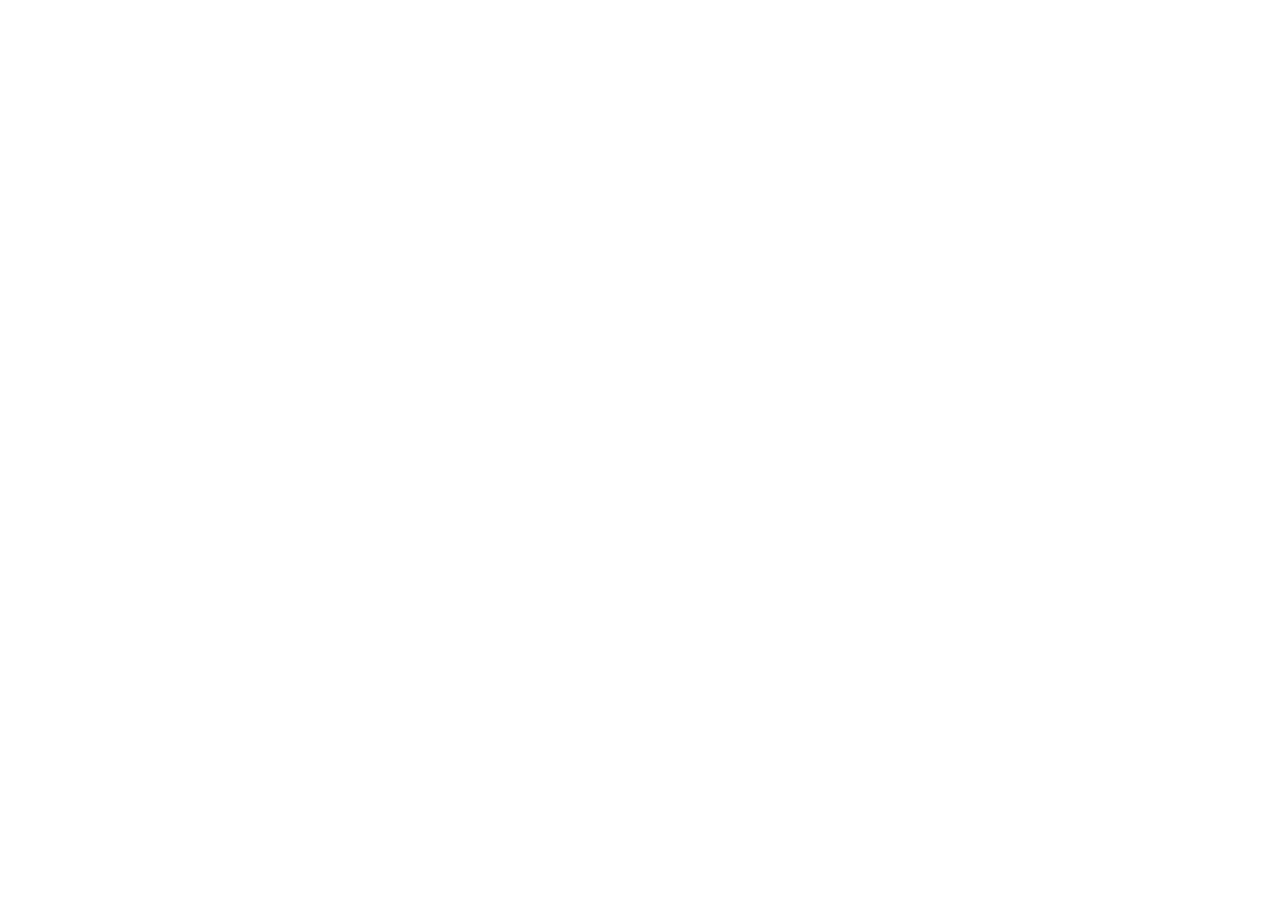
==== index.html @ 695ed9c3 "Add files via upload" ====
<!doctype html>
<html lang="es" class="scroll-smooth">
  <head>
    <meta charset="UTF-8" />
    <meta name="viewport" content="width=device-width, initial-scale=1.0" />
    
    <!-- Primary SEO Meta Tags -->
    <title>The Blue House | Auténtica Casa Estilo Americano para Rodajes y Sesiones Fotográficas en Madrid</title>
    <meta name="title" content="The Blue House | Auténtica Casa Estilo Americano para Rodajes y Sesiones Fotográficas en Madrid" />
    <meta name="description" content="Alquiler de auténtica casa de estilo americano con fachada de madera azul, porche blanco, piscina cristalina, pérgola chillout y gran patio para rodajes de cine, series, videoclips y spots publicitarios." />
    <meta name="keywords" content="Casa americana para rodajes, Casa azul rodajes, Casa para anuncios publicitarios, Espacio para videoclips, Alquiler de localizaciones audiovisuales, Casa para sesiones fotográficas, Film location Spain, American house shooting location Madrid, localización casa americana" />
    <meta name="author" content="The Blue House Film Locations" />
    <meta name="robots" content="index, follow" />
    <meta name="theme-color" content="#1E3A5F" />

    <link rel="canonical" href="https://thebluehousemadrid.com/" />

    <!-- Open Graph / Facebook / WhatsApp -->
    <meta property="og:type" content="website" />
    <meta property="og:url" content="https://thebluehousemadrid.com/" />
    <meta property="og:title" content="The Blue House | Auténtica Casa de Estilo Americano para Rodajes" />
    <meta property="og:description" content="Fachada de madera azul, porche blanco clásico, piscina turquesa y pérgola chillout. Una localización única en Madrid para cine, series y publicidad." />
    <meta property="og:image" content="./images/branding/the-blue-house-logo.jpg" />

    <!-- Favicon & Apple Touch Icon -->
    <link rel="icon" type="image/jpeg" href="./images/branding/the-blue-house-logo.jpg" />
    <link rel="apple-touch-icon" href="./images/branding/the-blue-house-logo.jpg" />

    <!-- Google Fonts: Playfair Display, Cinzel, Inter, Space Grotesk, JetBrains Mono -->
    <link rel="preconnect" href="https://fonts.googleapis.com">
    <link rel="preconnect" href="https://fonts.gstatic.com" crossorigin>
    <link href="https://fonts.googleapis.com/css2?family=Cinzel:wght@500;600;700;800&family=Inter:wght@300;400;500;600;700&family=JetBrains+Mono:wght@400;500;600;700&family=Playfair+Display:ital,wght@0,500;0,600;0,700;0,800;0,900;1,600&family=Space+Grotesk:wght@500;600;700&display=swap" rel="stylesheet">

    <!-- Structured Data JSON-LD (Schema.org) -->
    <script type="application/ld+json">
    {
      "@context": "https://schema.org",
      "@type": "LocalBusiness",
      "name": "The Blue House - American Style Film & Photo Location",
      "image": "/images/house/piscina-casa-americana.jpg",
      "description": "Localización audiovisual singular de estilo americano para rodajes de cine, series, videoclips y spots publicitarios en Madrid, España.",
      "address": {
        "@type": "PostalAddress",
        "addressRegion": "Madrid",
        "addressCountry": "ES"
      },
      "priceRange": "$$$"
    }
    </script>
    <script type="module" crossorigin src="./assets/index-CUIoQGzi.js"></script>
    <link rel="stylesheet" crossorigin href="./assets/index-Ccpc4zxI.css">
  </head>
  <body class="bg-slate-50 text-slate-800 antialiased selection:bg-blue-600 selection:text-white">
    <div id="root"></div>
  </body>
</html>
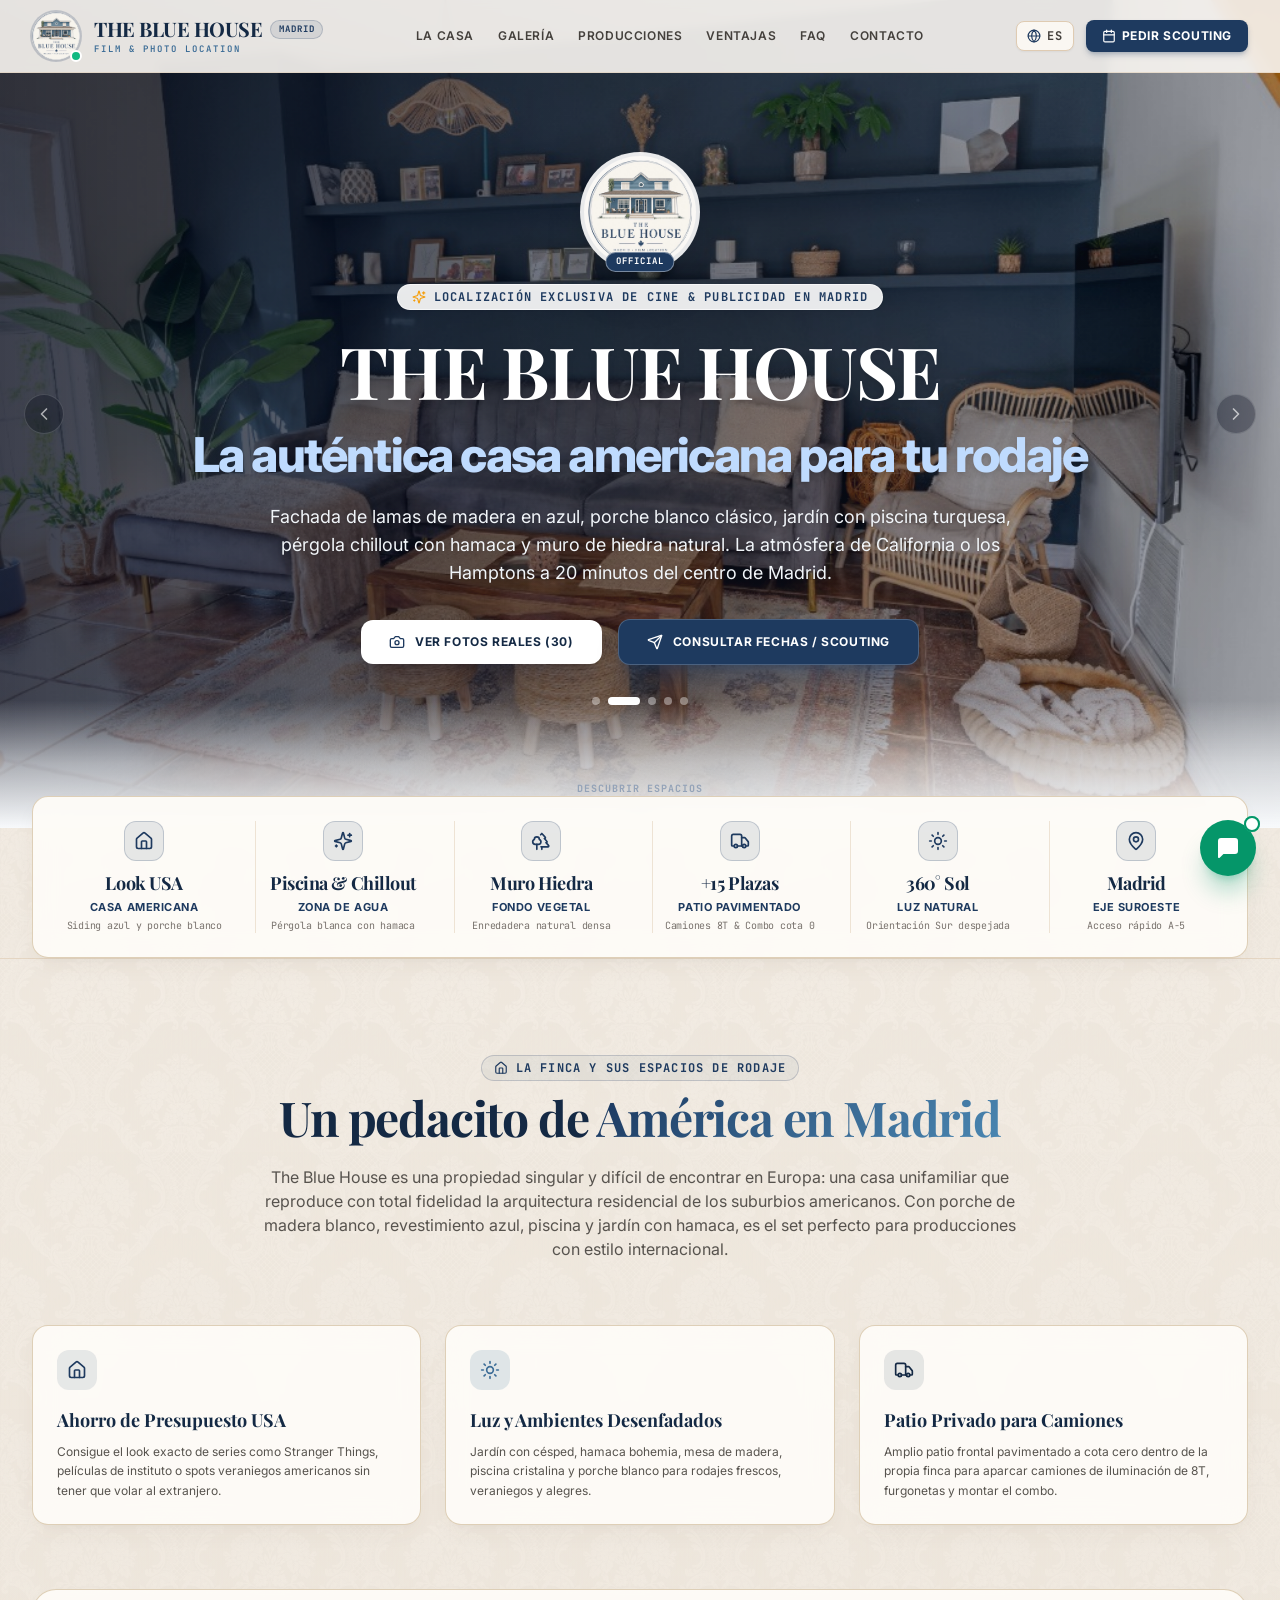
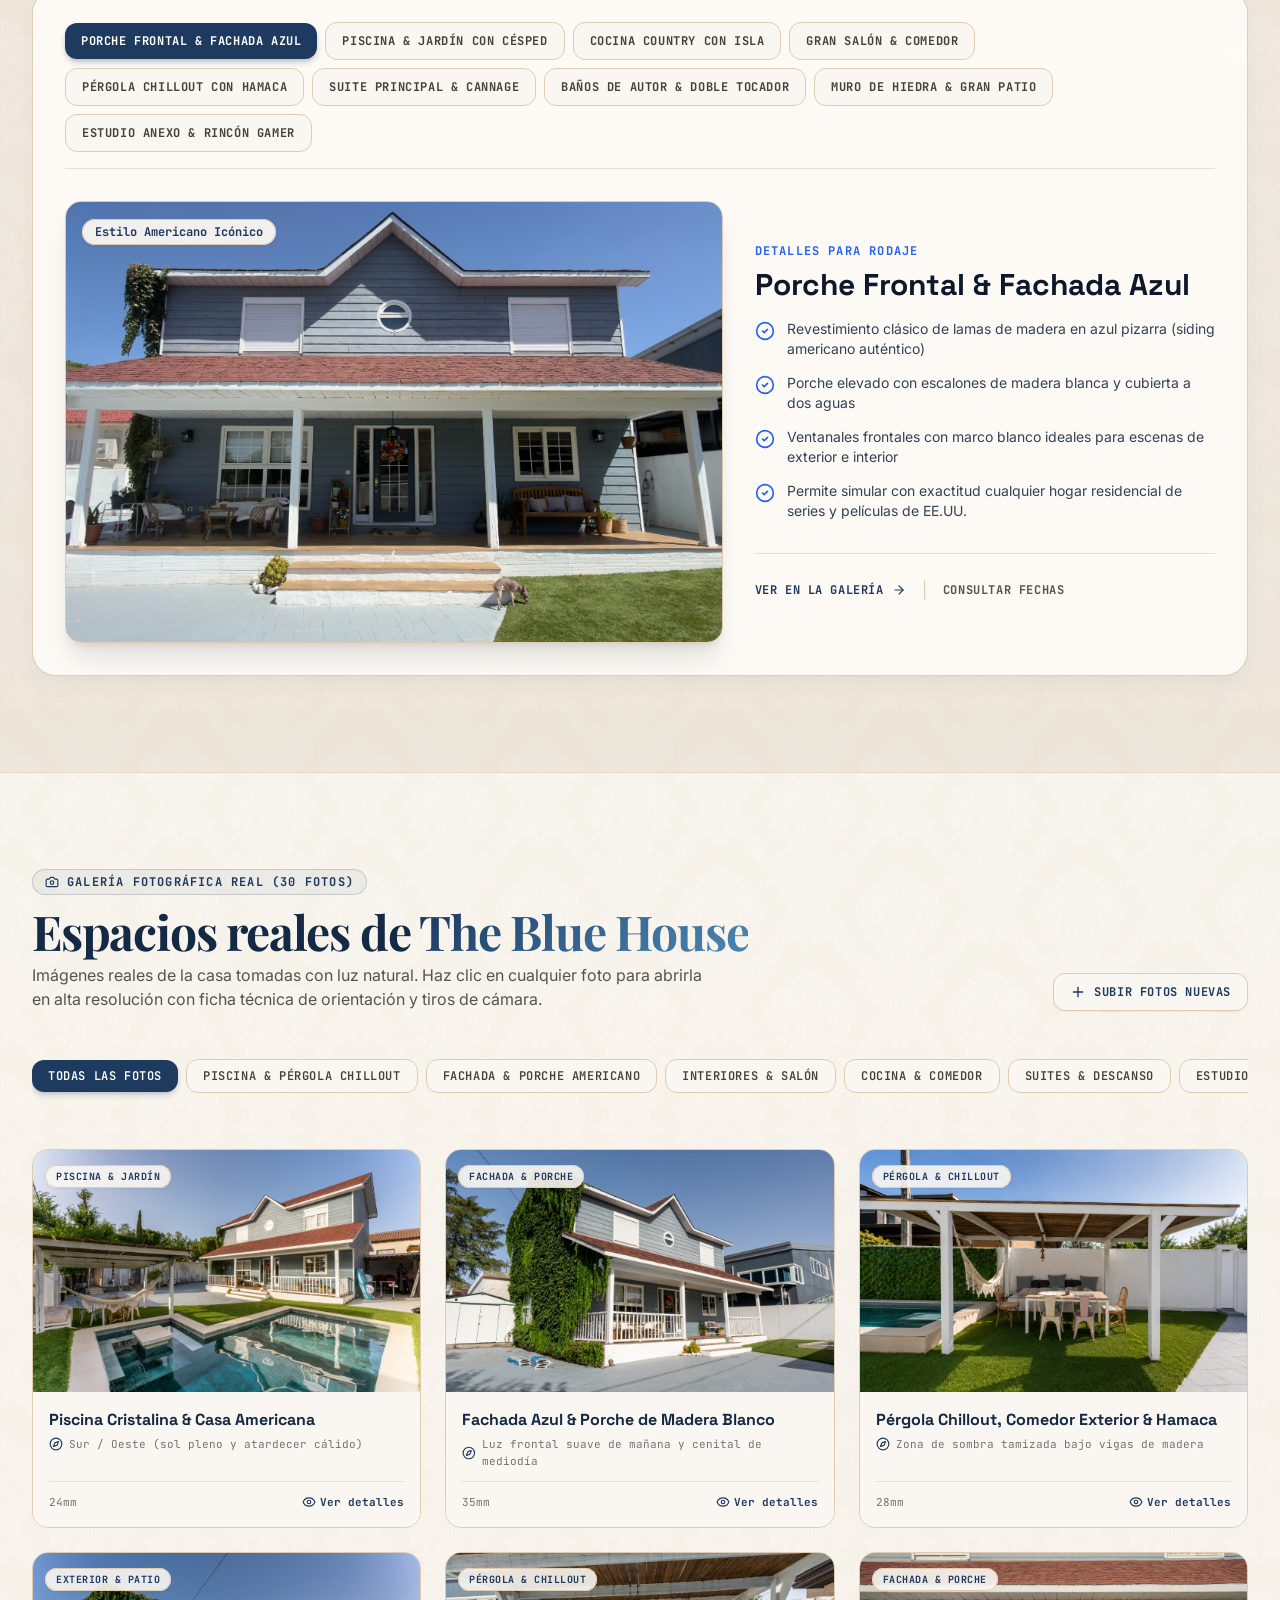
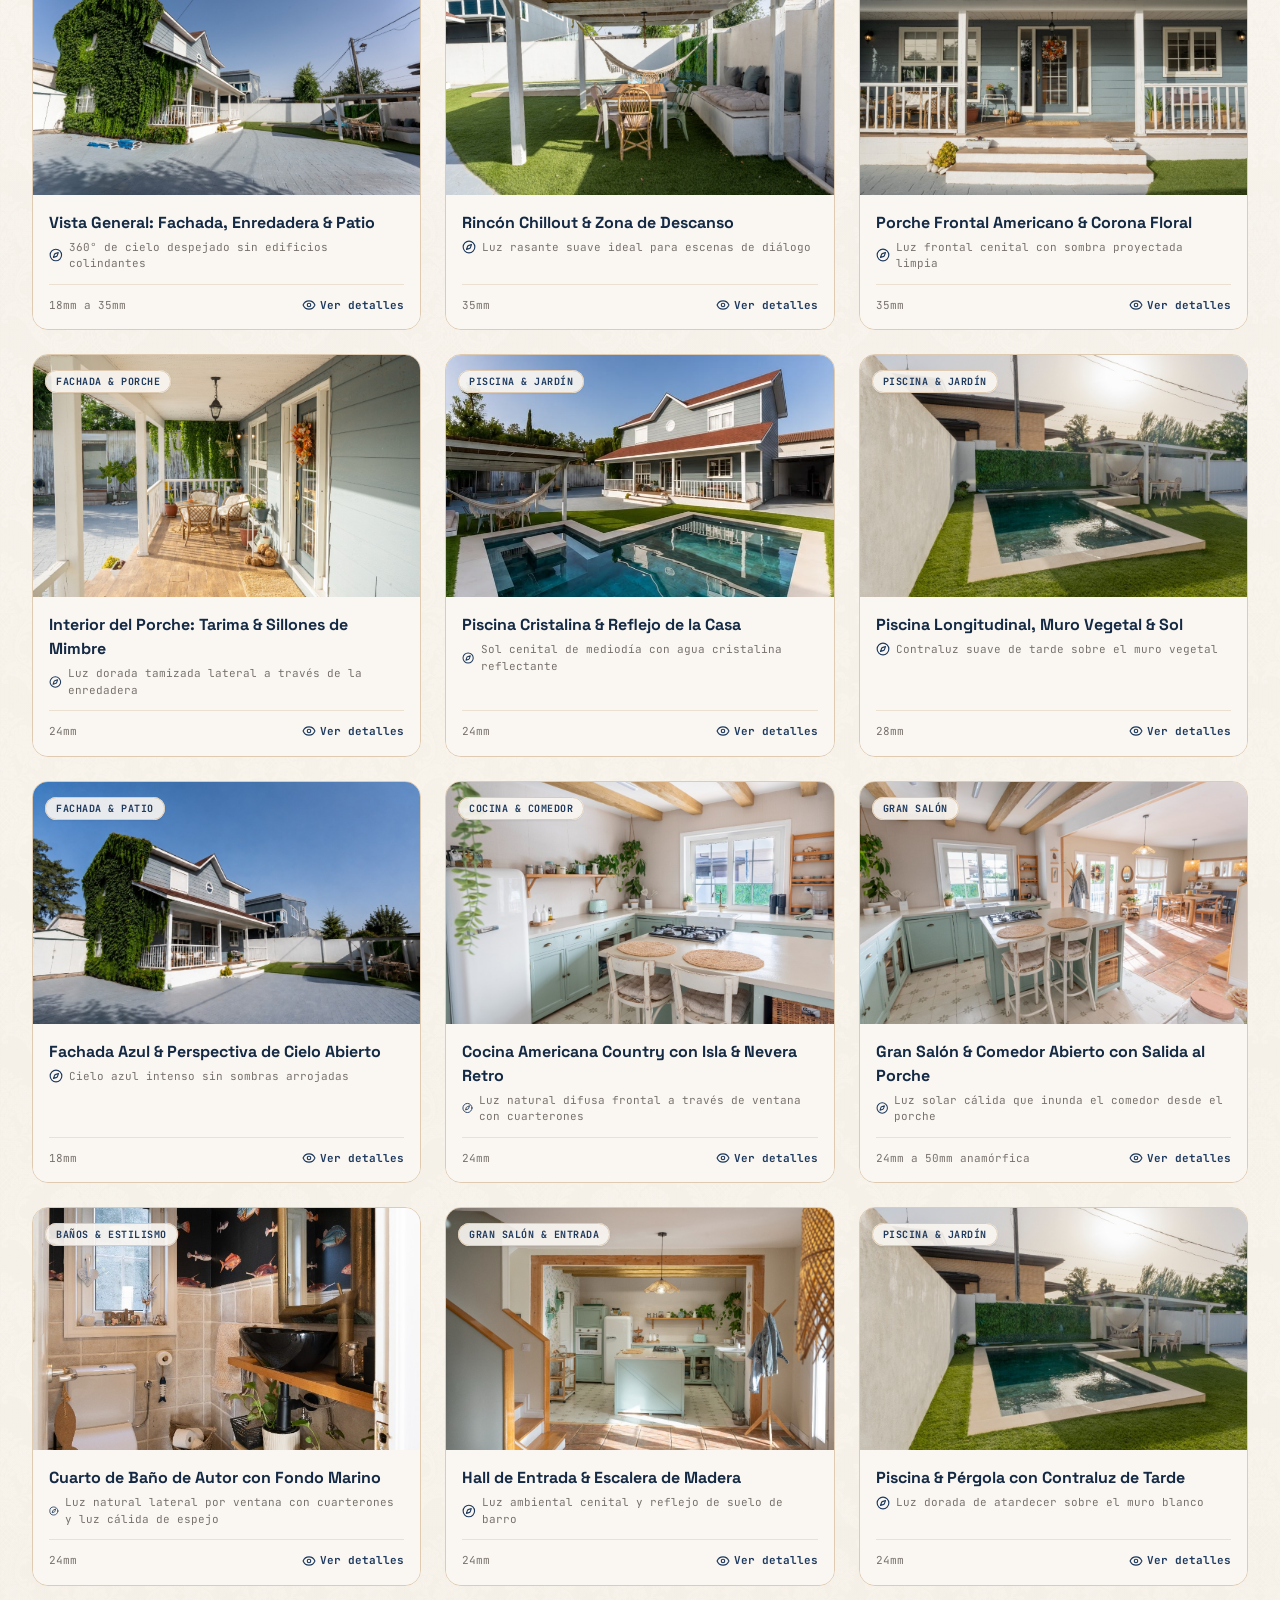
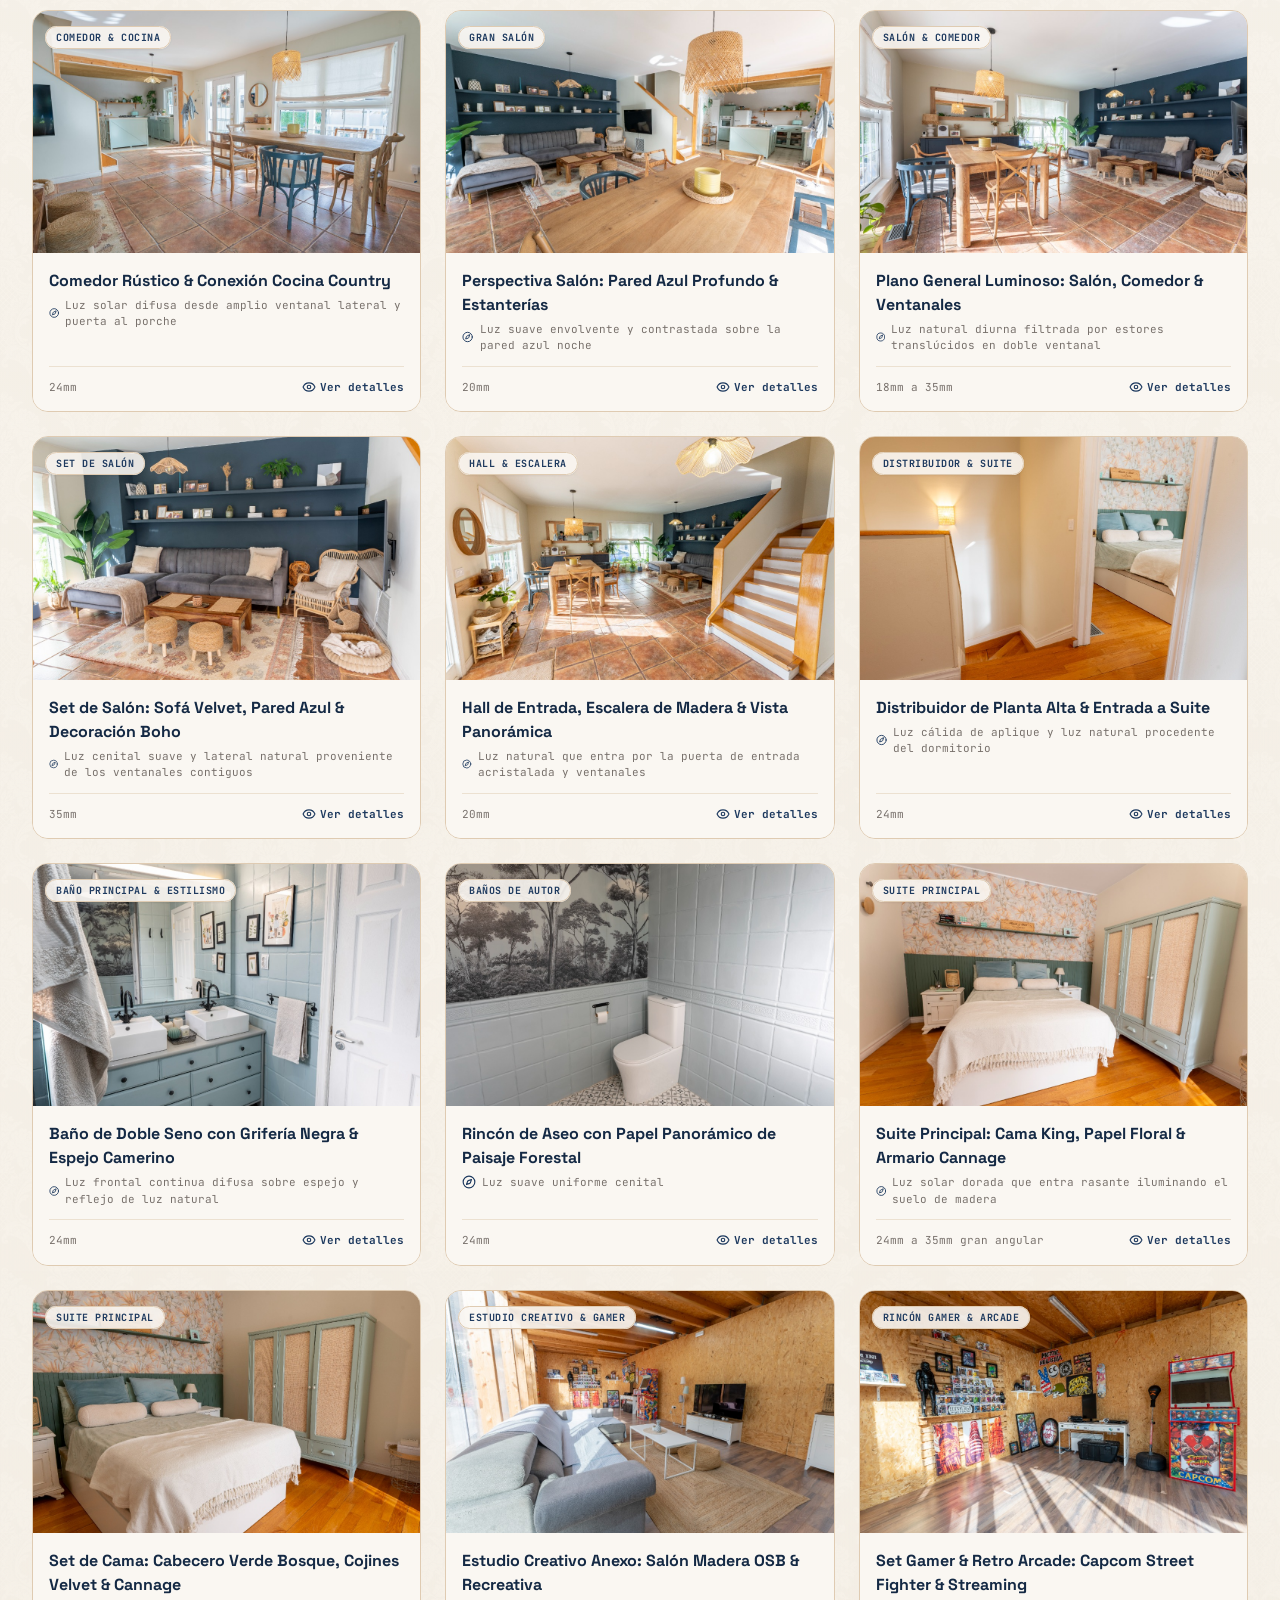
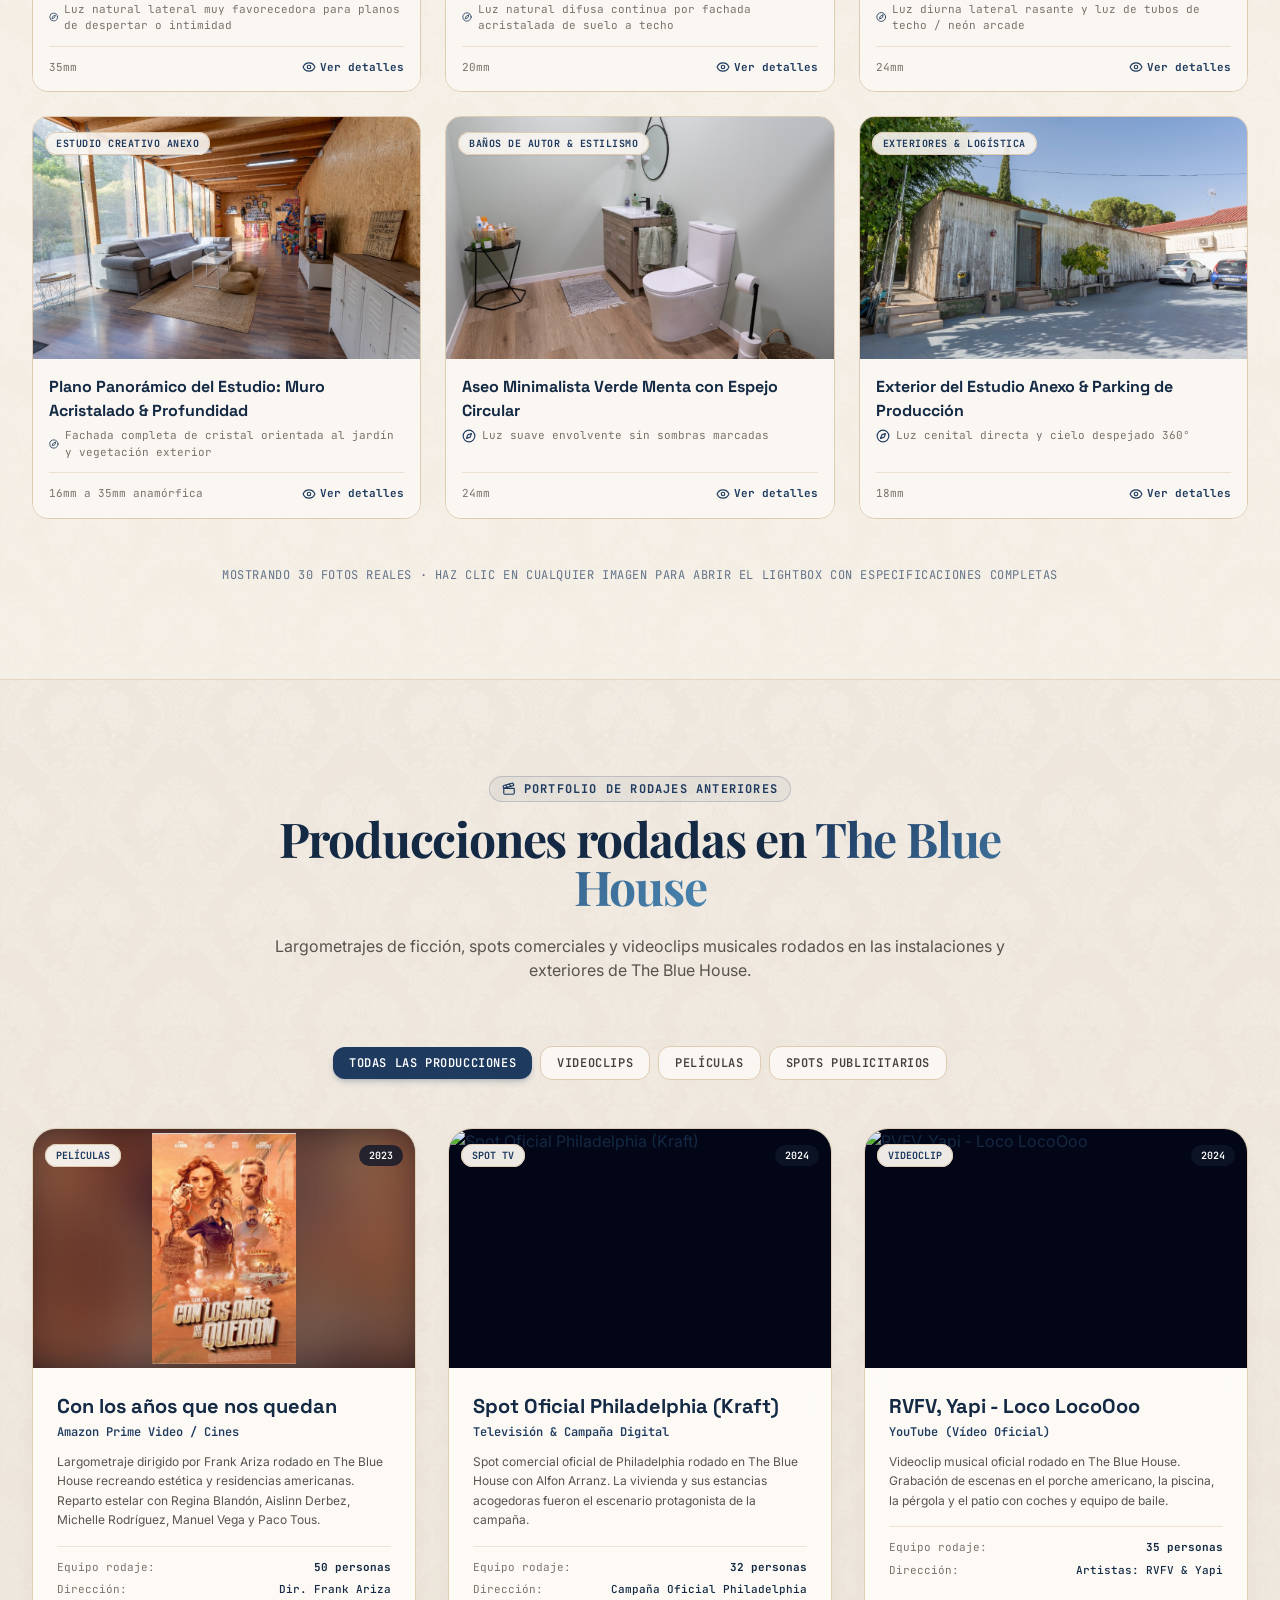
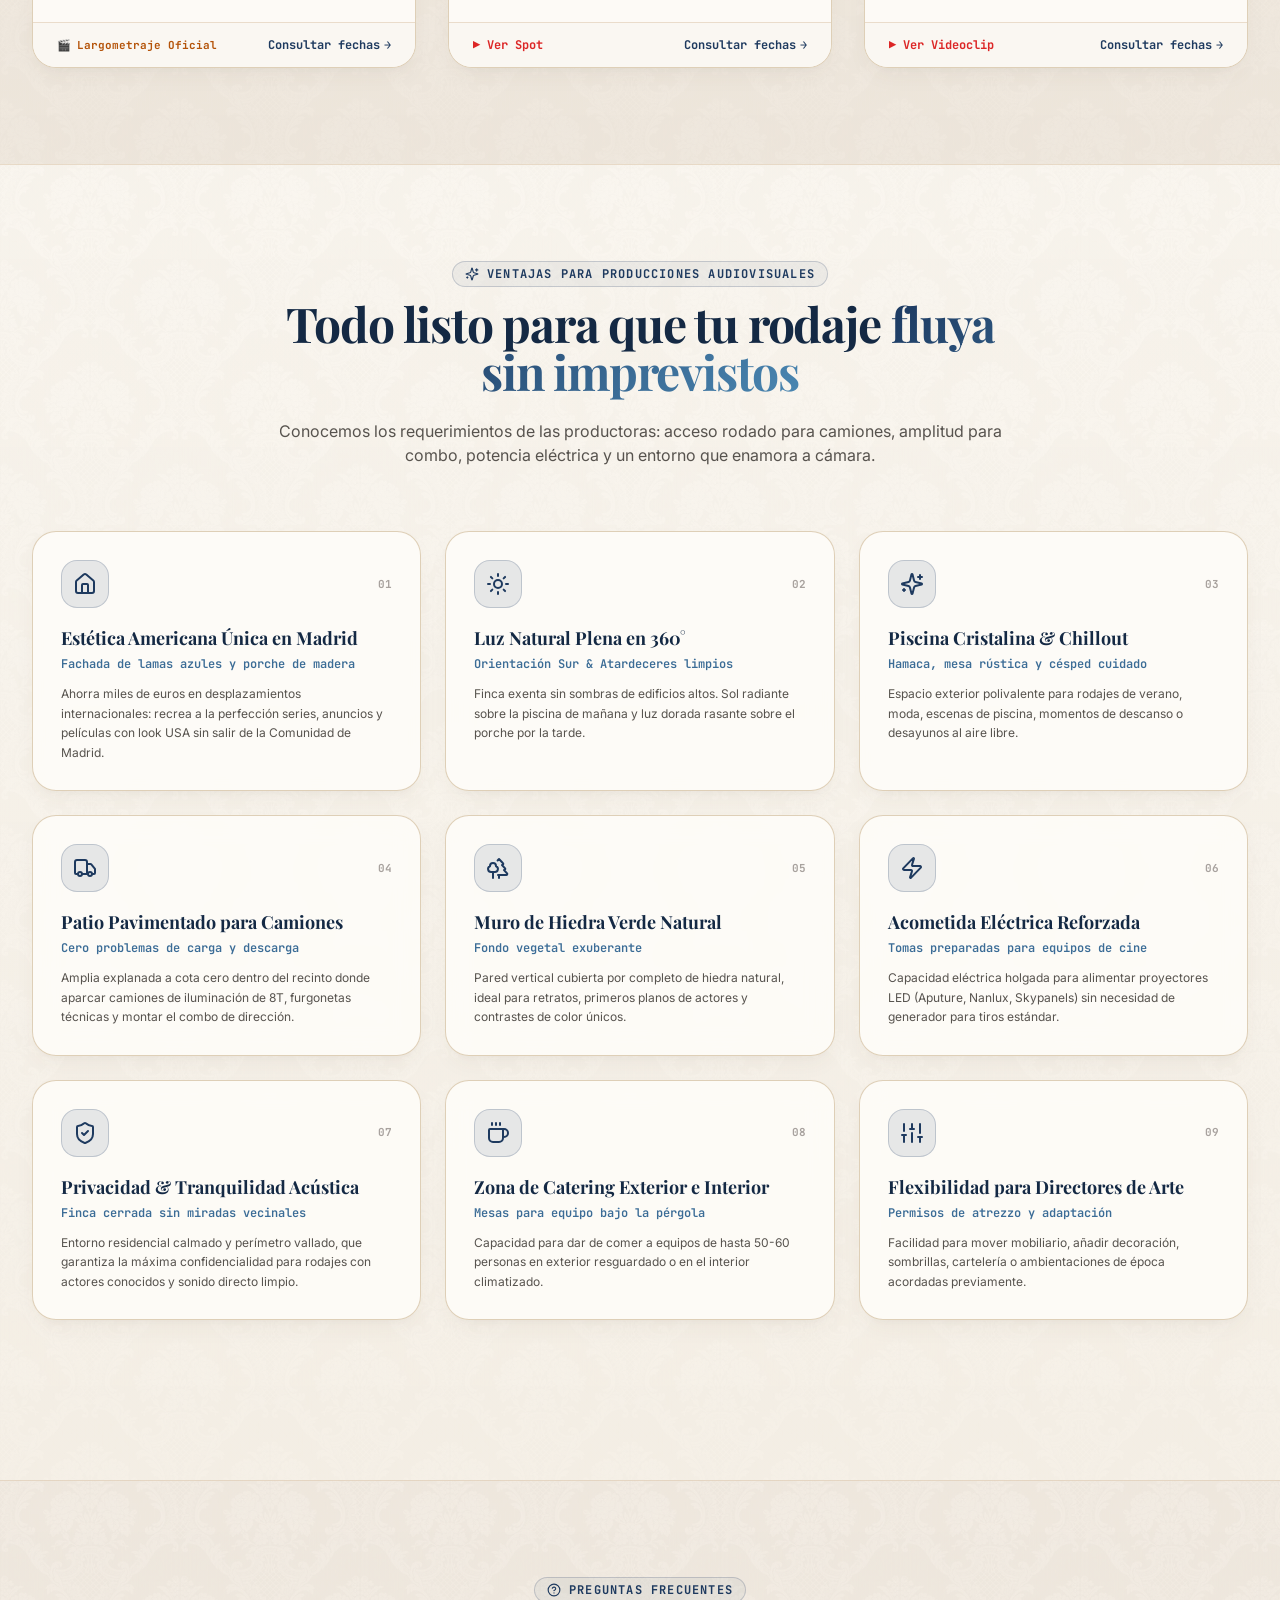
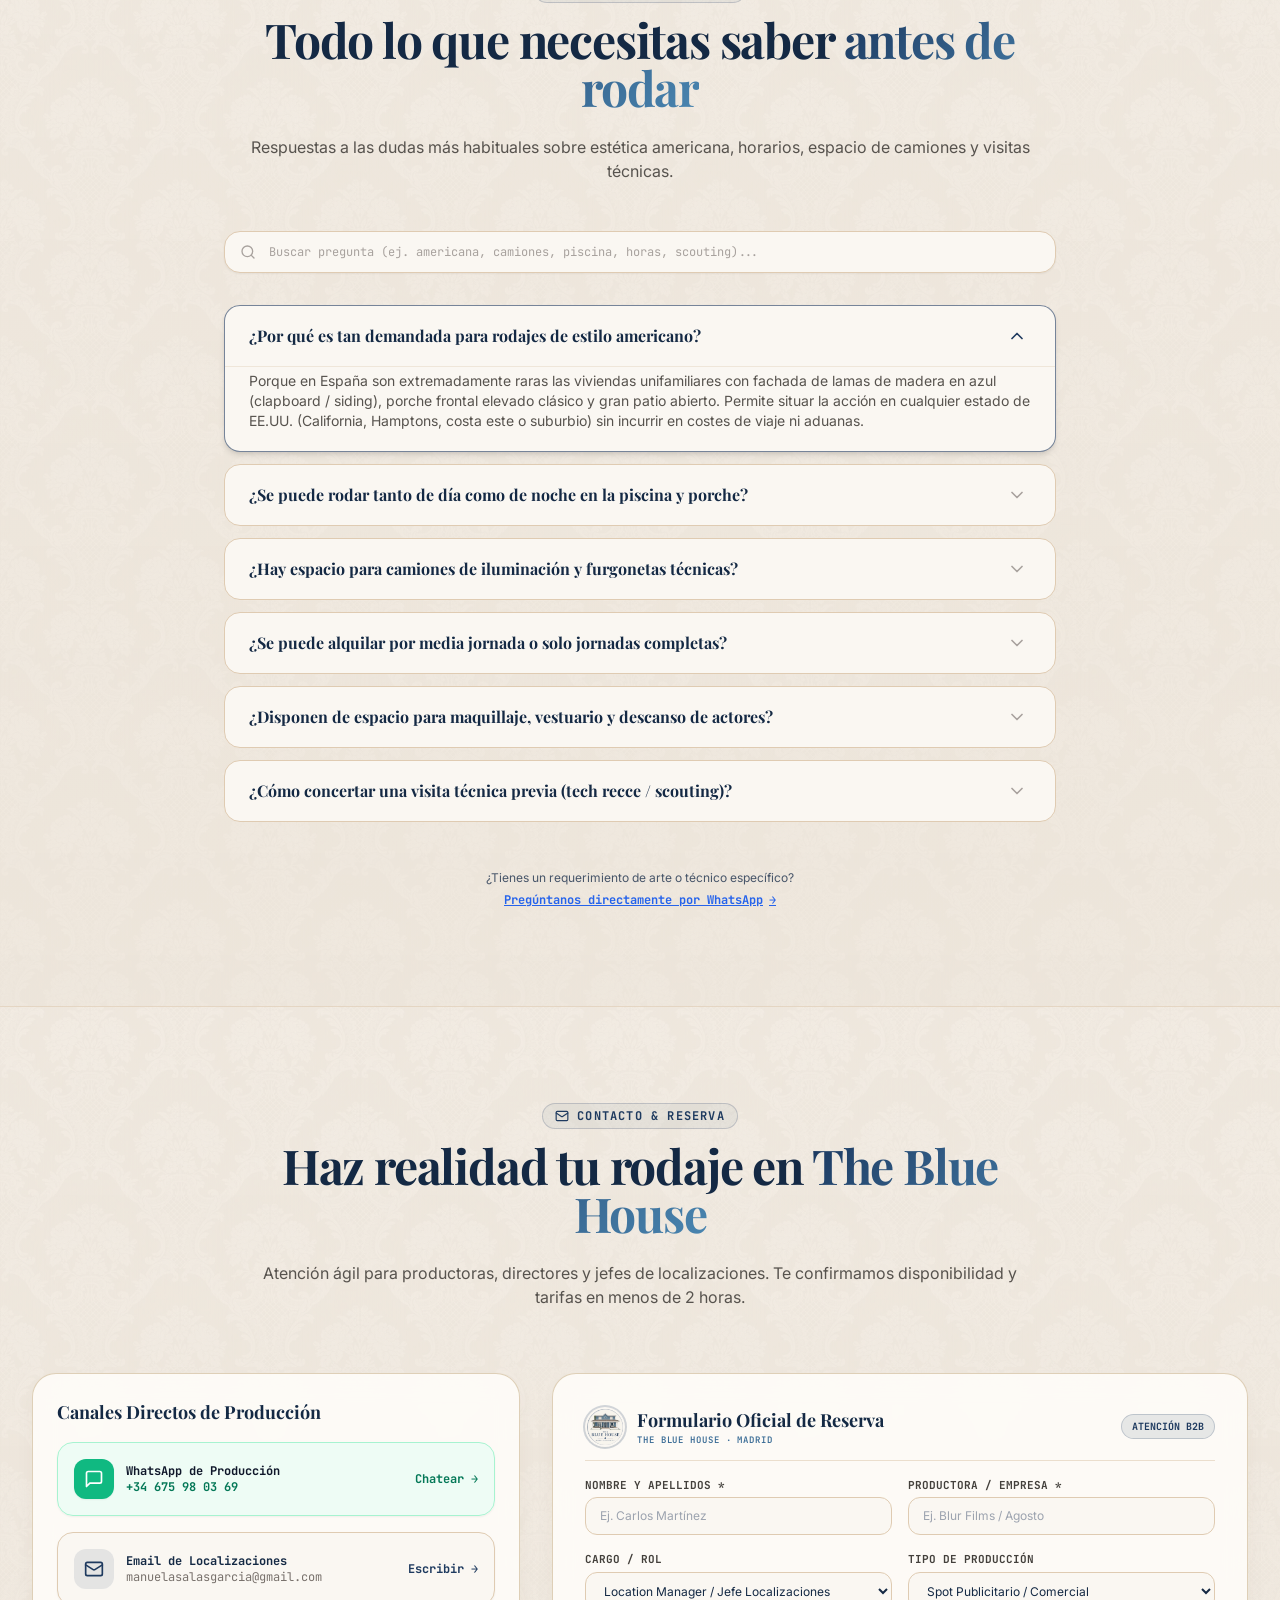
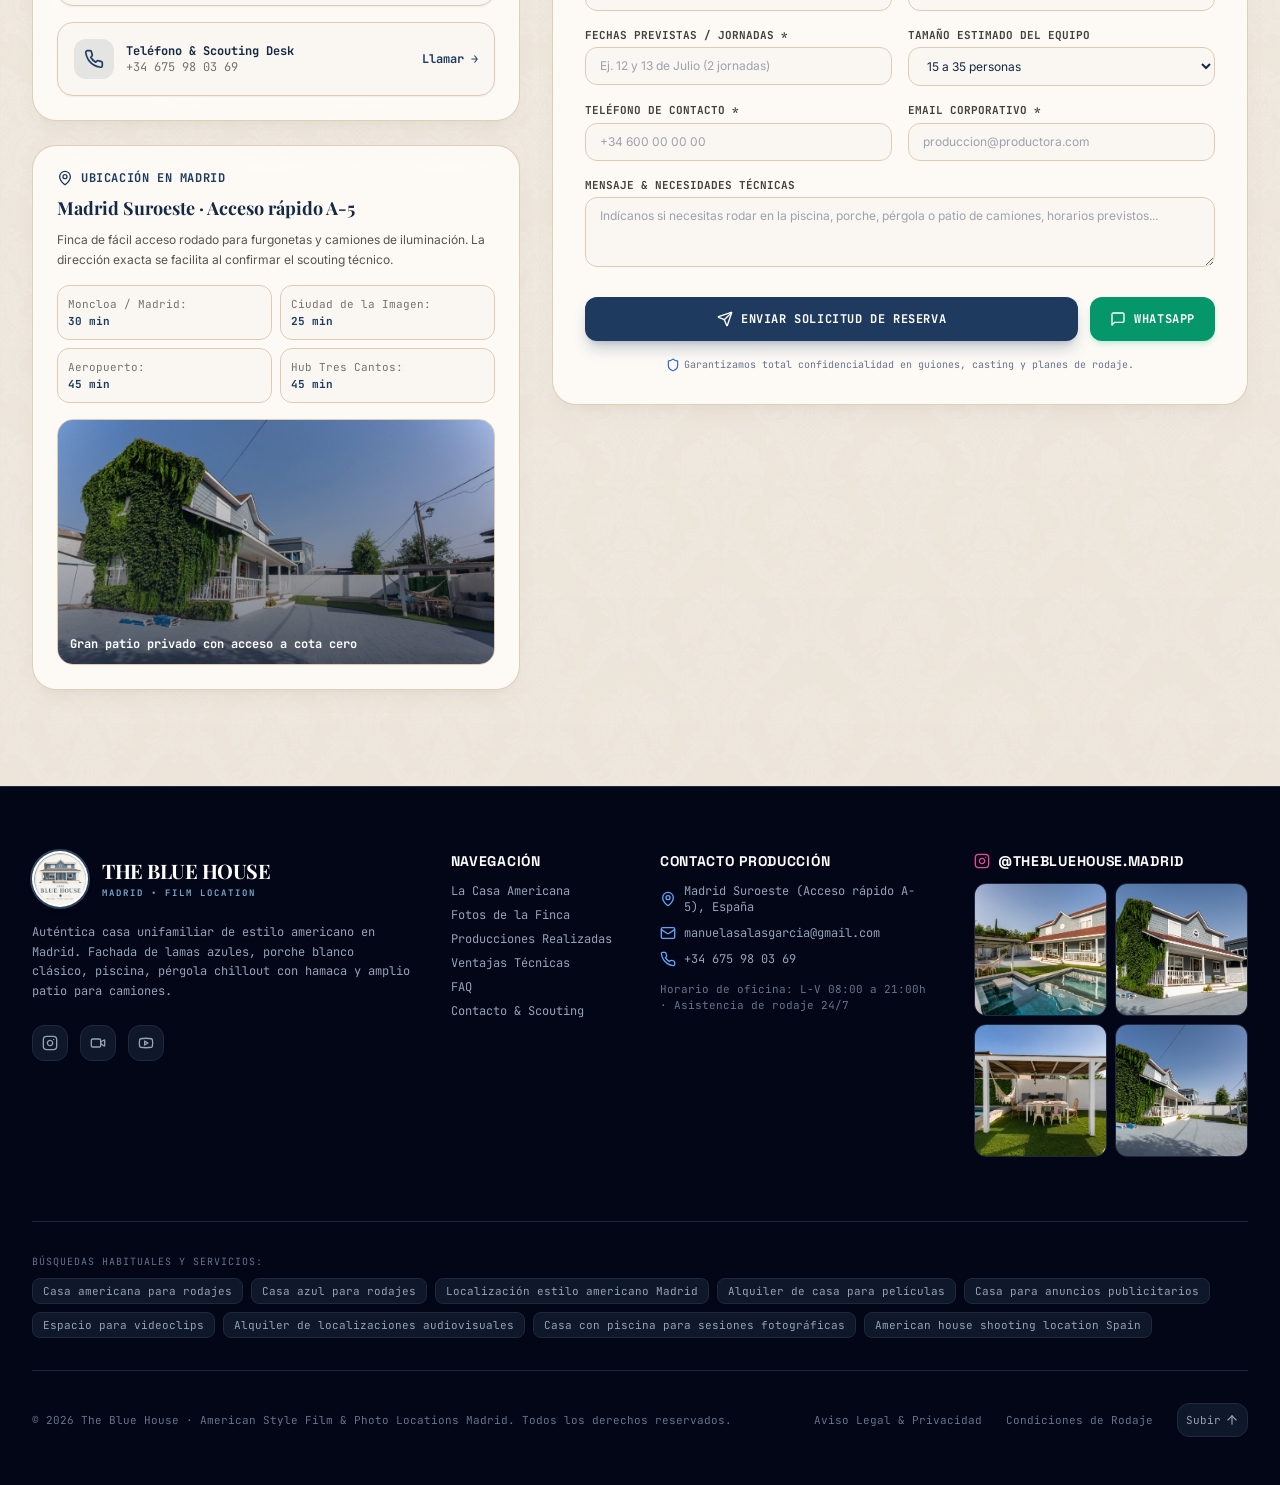
==== commit 2a16ecd7: "Optimización SEO - The Blue House Madrid" ====
--- a/index.html
+++ b/index.html
@@ -5,9 +5,9 @@
     <meta name="viewport" content="width=device-width, initial-scale=1.0" />
     
     <!-- Primary SEO Meta Tags -->
-    <title>The Blue House | Auténtica Casa Estilo Americano para Rodajes y Sesiones Fotográficas en Madrid</title>
-    <meta name="title" content="The Blue House | Auténtica Casa Estilo Americano para Rodajes y Sesiones Fotográficas en Madrid" />
-    <meta name="description" content="Alquiler de auténtica casa de estilo americano con fachada de madera azul, porche blanco, piscina cristalina, pérgola chillout y gran patio para rodajes de cine, series, videoclips y spots publicitarios." />
+    <title>Casa americana para rodajes en Madrid | The Blue House</title>
+    <meta name="title" content="Casa americana para rodajes en Madrid | The Blue House" />
+    <meta name="description" content="Alquila una casa de estilo americano en Madrid para rodajes, publicidad y fotografía. Fachada azul, porche blanco, piscina, jardín e interiores. Consulta disponibilidad." />
     <meta name="keywords" content="Casa americana para rodajes, Casa azul rodajes, Casa para anuncios publicitarios, Espacio para videoclips, Alquiler de localizaciones audiovisuales, Casa para sesiones fotográficas, Film location Spain, American house shooting location Madrid, localización casa americana" />
     <meta name="author" content="The Blue House Film Locations" />
     <meta name="robots" content="index, follow" />
@@ -20,7 +20,7 @@
     <meta property="og:url" content="https://thebluehousemadrid.com/" />
     <meta property="og:title" content="The Blue House | Auténtica Casa de Estilo Americano para Rodajes" />
     <meta property="og:description" content="Fachada de madera azul, porche blanco clásico, piscina turquesa y pérgola chillout. Una localización única en Madrid para cine, series y publicidad." />
-    <meta property="og:image" content="./images/branding/the-blue-house-logo.jpg" />
+    <meta property="og:image" content="https://thebluehousemadrid.com/images/branding/the-blue-house-logo.jpg" />
 
     <!-- Favicon & Apple Touch Icon -->
     <link rel="icon" type="image/jpeg" href="./images/branding/the-blue-house-logo.jpg" />
@@ -37,7 +37,8 @@
       "@context": "https://schema.org",
       "@type": "LocalBusiness",
       "name": "The Blue House - American Style Film & Photo Location",
-      "image": "/images/house/piscina-casa-americana.jpg",
+      "image": "https://thebluehousemadrid.com/images/house/piscina-casa-americana.jpg",
+      "url": "https://thebluehousemadrid.com/",
       "description": "Localización audiovisual singular de estilo americano para rodajes de cine, series, videoclips y spots publicitarios en Madrid, España.",
       "address": {
         "@type": "PostalAddress",
--- a/assets/index-Ccpc4zxI.css
+++ b/assets/index-Ccpc4zxI.css
@@ -0,0 +1 @@
+*,:before,:after{--tw-border-spacing-x: 0;--tw-border-spacing-y: 0;--tw-translate-x: 0;--tw-translate-y: 0;--tw-rotate: 0;--tw-skew-x: 0;--tw-skew-y: 0;--tw-scale-x: 1;--tw-scale-y: 1;--tw-pan-x: ;--tw-pan-y: ;--tw-pinch-zoom: ;--tw-scroll-snap-strictness: proximity;--tw-gradient-from-position: ;--tw-gradient-via-position: ;--tw-gradient-to-position: ;--tw-ordinal: ;--tw-slashed-zero: ;--tw-numeric-figure: ;--tw-numeric-spacing: ;--tw-numeric-fraction: ;--tw-ring-inset: ;--tw-ring-offset-width: 0px;--tw-ring-offset-color: #fff;--tw-ring-color: rgb(59 130 246 / .5);--tw-ring-offset-shadow: 0 0 #0000;--tw-ring-shadow: 0 0 #0000;--tw-shadow: 0 0 #0000;--tw-shadow-colored: 0 0 #0000;--tw-blur: ;--tw-brightness: ;--tw-contrast: ;--tw-grayscale: ;--tw-hue-rotate: ;--tw-invert: ;--tw-saturate: ;--tw-sepia: ;--tw-drop-shadow: ;--tw-backdrop-blur: ;--tw-backdrop-brightness: ;--tw-backdrop-contrast: ;--tw-backdrop-grayscale: ;--tw-backdrop-hue-rotate: ;--tw-backdrop-invert: ;--tw-backdrop-opacity: ;--tw-backdrop-saturate: ;--tw-backdrop-sepia: ;--tw-contain-size: ;--tw-contain-layout: ;--tw-contain-paint: ;--tw-contain-style: }::backdrop{--tw-border-spacing-x: 0;--tw-border-spacing-y: 0;--tw-translate-x: 0;--tw-translate-y: 0;--tw-rotate: 0;--tw-skew-x: 0;--tw-skew-y: 0;--tw-scale-x: 1;--tw-scale-y: 1;--tw-pan-x: ;--tw-pan-y: ;--tw-pinch-zoom: ;--tw-scroll-snap-strictness: proximity;--tw-gradient-from-position: ;--tw-gradient-via-position: ;--tw-gradient-to-position: ;--tw-ordinal: ;--tw-slashed-zero: ;--tw-numeric-figure: ;--tw-numeric-spacing: ;--tw-numeric-fraction: ;--tw-ring-inset: ;--tw-ring-offset-width: 0px;--tw-ring-offset-color: #fff;--tw-ring-color: rgb(59 130 246 / .5);--tw-ring-offset-shadow: 0 0 #0000;--tw-ring-shadow: 0 0 #0000;--tw-shadow: 0 0 #0000;--tw-shadow-colored: 0 0 #0000;--tw-blur: ;--tw-brightness: ;--tw-contrast: ;--tw-grayscale: ;--tw-hue-rotate: ;--tw-invert: ;--tw-saturate: ;--tw-sepia: ;--tw-drop-shadow: ;--tw-backdrop-blur: ;--tw-backdrop-brightness: ;--tw-backdrop-contrast: ;--tw-backdrop-grayscale: ;--tw-backdrop-hue-rotate: ;--tw-backdrop-invert: ;--tw-backdrop-opacity: ;--tw-backdrop-saturate: ;--tw-backdrop-sepia: ;--tw-contain-size: ;--tw-contain-layout: ;--tw-contain-paint: ;--tw-contain-style: }*,:before,:after{box-sizing:border-box;border-width:0;border-style:solid;border-color:#e5e7eb}:before,:after{--tw-content: ""}html,:host{line-height:1.5;-webkit-text-size-adjust:100%;-moz-tab-size:4;-o-tab-size:4;tab-size:4;font-family:Inter,system-ui,-apple-system,sans-serif;font-feature-settings:normal;font-variation-settings:normal;-webkit-tap-highlight-color:transparent}body{margin:0;line-height:inherit}hr{height:0;color:inherit;border-top-width:1px}abbr:where([title]){-webkit-text-decoration:underline dotted;text-decoration:underline dotted}h1,h2,h3,h4,h5,h6{font-size:inherit;font-weight:inherit}a{color:inherit;text-decoration:inherit}b,strong{font-weight:bolder}code,kbd,samp,pre{font-family:JetBrains Mono,monospace;font-feature-settings:normal;font-variation-settings:normal;font-size:1em}small{font-size:80%}sub,sup{font-size:75%;line-height:0;position:relative;vertical-align:baseline}sub{bottom:-.25em}sup{top:-.5em}table{text-indent:0;border-color:inherit;border-collapse:collapse}button,input,optgroup,select,textarea{font-family:inherit;font-feature-settings:inherit;font-variation-settings:inherit;font-size:100%;font-weight:inherit;line-height:inherit;letter-spacing:inherit;color:inherit;margin:0;padding:0}button,select{text-transform:none}button,input:where([type=button]),input:where([type=reset]),input:where([type=submit]){-webkit-appearance:button;background-color:transparent;background-image:none}:-moz-focusring{outline:auto}:-moz-ui-invalid{box-shadow:none}progress{vertical-align:baseline}::-webkit-inner-spin-button,::-webkit-outer-spin-button{height:auto}[type=search]{-webkit-appearance:textfield;outline-offset:-2px}::-webkit-search-decoration{-webkit-appearance:none}::-webkit-file-upload-button{-webkit-appearance:button;font:inherit}summary{display:list-item}blockquote,dl,dd,h1,h2,h3,h4,h5,h6,hr,figure,p,pre{margin:0}fieldset{margin:0;padding:0}legend{padding:0}ol,ul,menu{list-style:none;margin:0;padding:0}dialog{padding:0}textarea{resize:vertical}input::-moz-placeholder,textarea::-moz-placeholder{opacity:1;color:#9ca3af}input::placeholder,textarea::placeholder{opacity:1;color:#9ca3af}button,[role=button]{cursor:pointer}:disabled{cursor:default}img,svg,video,canvas,audio,iframe,embed,object{display:block;vertical-align:middle}img,video{max-width:100%;height:auto}[hidden]:where(:not([hidden=until-found])){display:none}html{scroll-behavior:smooth;font-family:Inter,sans-serif}body{background-color:#f4eee7;color:#142944;overflow-x:hidden}::-webkit-scrollbar{width:8px;height:8px}::-webkit-scrollbar-track{background:#ede3d5}::-webkit-scrollbar-thumb{background:#c4ae8f;border-radius:4px}::-webkit-scrollbar-thumb:hover{background:#1e3a5f}.pointer-events-none{pointer-events:none}.pointer-events-auto{pointer-events:auto}.fixed{position:fixed}.absolute{position:absolute}.relative{position:relative}.sticky{position:sticky}.inset-0{top:0;right:0;bottom:0;left:0}.-bottom-0\.5{bottom:-.125rem}.-bottom-1{bottom:-.25rem}.-right-0\.5{right:-.125rem}.-right-1{right:-.25rem}.-top-1{top:-.25rem}.bottom-0{bottom:0}.bottom-1{bottom:.25rem}.bottom-3{bottom:.75rem}.bottom-6{bottom:1.5rem}.left-0{left:0}.left-1\/2{left:50%}.left-3{left:.75rem}.left-4{left:1rem}.right-0{right:0}.right-1{right:.25rem}.right-3{right:.75rem}.right-4{right:1rem}.right-6{right:1.5rem}.top-0{top:0}.top-1\/2{top:50%}.top-28{top:7rem}.top-3{top:.75rem}.top-4{top:1rem}.z-0{z-index:0}.z-10{z-index:10}.z-20{z-index:20}.z-30{z-index:30}.z-40{z-index:40}.z-50{z-index:50}.mx-auto{margin-left:auto;margin-right:auto}.my-8{margin-top:2rem;margin-bottom:2rem}.-mt-8{margin-top:-2rem}.mb-1{margin-bottom:.25rem}.mb-1\.5{margin-bottom:.375rem}.mb-10{margin-bottom:2.5rem}.mb-12{margin-bottom:3rem}.mb-16{margin-bottom:4rem}.mb-2{margin-bottom:.5rem}.mb-3{margin-bottom:.75rem}.mb-4{margin-bottom:1rem}.mb-6{margin-bottom:1.5rem}.mb-8{margin-bottom:2rem}.ml-1{margin-left:.25rem}.ml-2{margin-left:.5rem}.mr-1{margin-right:.25rem}.mt-0\.5{margin-top:.125rem}.mt-1{margin-top:.25rem}.mt-1\.5{margin-top:.375rem}.mt-12{margin-top:3rem}.mt-2{margin-top:.5rem}.mt-3{margin-top:.75rem}.mt-5{margin-top:1.25rem}.mt-8{margin-top:2rem}.block{display:block}.inline-block{display:inline-block}.inline{display:inline}.flex{display:flex}.inline-flex{display:inline-flex}.table{display:table}.grid{display:grid}.hidden{display:none}.aspect-\[16\/10\]{aspect-ratio:16/10}.aspect-\[16\/9\]{aspect-ratio:16/9}.aspect-square{aspect-ratio:1 / 1}.aspect-video{aspect-ratio:16 / 9}.h-1\.5{height:.375rem}.h-10{height:2.5rem}.h-12{height:3rem}.h-14{height:3.5rem}.h-16{height:4rem}.h-2{height:.5rem}.h-20{height:5rem}.h-24{height:6rem}.h-28{height:7rem}.h-3{height:.75rem}.h-3\.5{height:.875rem}.h-32{height:8rem}.h-4{height:1rem}.h-5{height:1.25rem}.h-6{height:1.5rem}.h-8{height:2rem}.h-80{height:20rem}.h-9{height:2.25rem}.h-full{height:100%}.max-h-\[40vh\]{max-height:40vh}.max-h-\[55vh\]{max-height:55vh}.max-h-\[60vh\]{max-height:60vh}.max-h-\[90vh\]{max-height:90vh}.min-h-\[92vh\]{min-height:92vh}.min-h-screen{min-height:100vh}.w-1\.5{width:.375rem}.w-10{width:2.5rem}.w-12{width:3rem}.w-14{width:3.5rem}.w-16{width:4rem}.w-2{width:.5rem}.w-20{width:5rem}.w-24{width:6rem}.w-3{width:.75rem}.w-3\.5{width:.875rem}.w-4{width:1rem}.w-5{width:1.25rem}.w-6{width:1.5rem}.w-8{width:2rem}.w-80{width:20rem}.w-9{width:2.25rem}.w-auto{width:auto}.w-full{width:100%}.min-w-0{min-width:0px}.max-w-2xl{max-width:42rem}.max-w-3xl{max-width:48rem}.max-w-4xl{max-width:56rem}.max-w-5xl{max-width:64rem}.max-w-6xl{max-width:72rem}.max-w-7xl{max-width:80rem}.max-w-full{max-width:100%}.max-w-md{max-width:28rem}.max-w-sm{max-width:24rem}.max-w-xs{max-width:20rem}.flex-1{flex:1 1 0%}.shrink-0{flex-shrink:0}.-translate-x-1\/2{--tw-translate-x: -50%;transform:translate(var(--tw-translate-x),var(--tw-translate-y)) rotate(var(--tw-rotate)) skew(var(--tw-skew-x)) skewY(var(--tw-skew-y)) scaleX(var(--tw-scale-x)) scaleY(var(--tw-scale-y))}.-translate-y-1\/2{--tw-translate-y: -50%;transform:translate(var(--tw-translate-x),var(--tw-translate-y)) rotate(var(--tw-rotate)) skew(var(--tw-skew-x)) skewY(var(--tw-skew-y)) scaleX(var(--tw-scale-x)) scaleY(var(--tw-scale-y))}.rotate-180{--tw-rotate: 180deg;transform:translate(var(--tw-translate-x),var(--tw-translate-y)) rotate(var(--tw-rotate)) skew(var(--tw-skew-x)) skewY(var(--tw-skew-y)) scaleX(var(--tw-scale-x)) scaleY(var(--tw-scale-y))}.scale-110{--tw-scale-x: 1.1;--tw-scale-y: 1.1;transform:translate(var(--tw-translate-x),var(--tw-translate-y)) rotate(var(--tw-rotate)) skew(var(--tw-skew-x)) skewY(var(--tw-skew-y)) scaleX(var(--tw-scale-x)) scaleY(var(--tw-scale-y))}.transform{transform:translate(var(--tw-translate-x),var(--tw-translate-y)) rotate(var(--tw-rotate)) skew(var(--tw-skew-x)) skewY(var(--tw-skew-y)) scaleX(var(--tw-scale-x)) scaleY(var(--tw-scale-y))}@keyframes bounce{0%,to{transform:translateY(-25%);animation-timing-function:cubic-bezier(.8,0,1,1)}50%{transform:none;animation-timing-function:cubic-bezier(0,0,.2,1)}}.animate-bounce{animation:bounce 1s infinite}@keyframes fadeIn{0%{opacity:0;transform:translateY(10px)}to{opacity:1;transform:translateY(0)}}.animate-fade-in{animation:fadeIn .6s ease-out forwards}@keyframes ping{75%,to{transform:scale(2);opacity:0}}.animate-ping{animation:ping 1s cubic-bezier(0,0,.2,1) infinite}@keyframes pulse{50%{opacity:.5}}.animate-pulse{animation:pulse 2s cubic-bezier(.4,0,.6,1) infinite}.cursor-default{cursor:default}.cursor-pointer{cursor:pointer}.grid-cols-1{grid-template-columns:repeat(1,minmax(0,1fr))}.grid-cols-2{grid-template-columns:repeat(2,minmax(0,1fr))}.flex-col{flex-direction:column}.flex-wrap{flex-wrap:wrap}.items-start{align-items:flex-start}.items-end{align-items:flex-end}.items-center{align-items:center}.justify-center{justify-content:center}.justify-between{justify-content:space-between}.gap-1{gap:.25rem}.gap-1\.5{gap:.375rem}.gap-10{gap:2.5rem}.gap-2{gap:.5rem}.gap-2\.5{gap:.625rem}.gap-3{gap:.75rem}.gap-3\.5{gap:.875rem}.gap-4{gap:1rem}.gap-6{gap:1.5rem}.gap-8{gap:2rem}.space-y-1\.5>:not([hidden])~:not([hidden]){--tw-space-y-reverse: 0;margin-top:calc(.375rem * calc(1 - var(--tw-space-y-reverse)));margin-bottom:calc(.375rem * var(--tw-space-y-reverse))}.space-y-2>:not([hidden])~:not([hidden]){--tw-space-y-reverse: 0;margin-top:calc(.5rem * calc(1 - var(--tw-space-y-reverse)));margin-bottom:calc(.5rem * var(--tw-space-y-reverse))}.space-y-2\.5>:not([hidden])~:not([hidden]){--tw-space-y-reverse: 0;margin-top:calc(.625rem * calc(1 - var(--tw-space-y-reverse)));margin-bottom:calc(.625rem * var(--tw-space-y-reverse))}.space-y-3>:not([hidden])~:not([hidden]){--tw-space-y-reverse: 0;margin-top:calc(.75rem * calc(1 - var(--tw-space-y-reverse)));margin-bottom:calc(.75rem * var(--tw-space-y-reverse))}.space-y-3\.5>:not([hidden])~:not([hidden]){--tw-space-y-reverse: 0;margin-top:calc(.875rem * calc(1 - var(--tw-space-y-reverse)));margin-bottom:calc(.875rem * var(--tw-space-y-reverse))}.space-y-4>:not([hidden])~:not([hidden]){--tw-space-y-reverse: 0;margin-top:calc(1rem * calc(1 - var(--tw-space-y-reverse)));margin-bottom:calc(1rem * var(--tw-space-y-reverse))}.space-y-6>:not([hidden])~:not([hidden]){--tw-space-y-reverse: 0;margin-top:calc(1.5rem * calc(1 - var(--tw-space-y-reverse)));margin-bottom:calc(1.5rem * var(--tw-space-y-reverse))}.space-y-8>:not([hidden])~:not([hidden]){--tw-space-y-reverse: 0;margin-top:calc(2rem * calc(1 - var(--tw-space-y-reverse)));margin-bottom:calc(2rem * var(--tw-space-y-reverse))}.divide-y>:not([hidden])~:not([hidden]){--tw-divide-y-reverse: 0;border-top-width:calc(1px * calc(1 - var(--tw-divide-y-reverse)));border-bottom-width:calc(1px * var(--tw-divide-y-reverse))}.divide-\[\#DFCBB2\]\/50>:not([hidden])~:not([hidden]){border-color:#dfcbb280}.overflow-hidden{overflow:hidden}.overflow-x-auto{overflow-x:auto}.overflow-y-auto{overflow-y:auto}.scroll-smooth{scroll-behavior:smooth}.truncate{overflow:hidden;text-overflow:ellipsis;white-space:nowrap}.whitespace-nowrap{white-space:nowrap}.rounded{border-radius:.25rem}.rounded-2xl{border-radius:1rem}.rounded-3xl{border-radius:1.5rem}.rounded-full{border-radius:9999px}.rounded-lg{border-radius:.5rem}.rounded-xl{border-radius:.75rem}.border{border-width:1px}.border-0{border-width:0px}.border-2{border-width:2px}.border-b{border-bottom-width:1px}.border-b-2{border-bottom-width:2px}.border-t{border-top-width:1px}.border-\[\#1E3A5F\]{--tw-border-opacity: 1;border-color:rgb(30 58 95 / var(--tw-border-opacity, 1))}.border-\[\#1E3A5F\]\/20{border-color:#1e3a5f33}.border-\[\#1E3A5F\]\/60{border-color:#1e3a5f99}.border-\[\#DFCBB2\]{--tw-border-opacity: 1;border-color:rgb(223 203 178 / var(--tw-border-opacity, 1))}.border-\[\#DFCBB2\]\/40{border-color:#dfcbb266}.border-\[\#DFCBB2\]\/50{border-color:#dfcbb280}.border-\[\#DFCBB2\]\/60{border-color:#dfcbb299}.border-\[\#DFCBB2\]\/80{border-color:#dfcbb2cc}.border-blue-100{--tw-border-opacity: 1;border-color:rgb(219 234 254 / var(--tw-border-opacity, 1))}.border-blue-200{--tw-border-opacity: 1;border-color:rgb(191 219 254 / var(--tw-border-opacity, 1))}.border-blue-600{--tw-border-opacity: 1;border-color:rgb(37 99 235 / var(--tw-border-opacity, 1))}.border-emerald-200{--tw-border-opacity: 1;border-color:rgb(167 243 208 / var(--tw-border-opacity, 1))}.border-emerald-600{--tw-border-opacity: 1;border-color:rgb(5 150 105 / var(--tw-border-opacity, 1))}.border-slate-100{--tw-border-opacity: 1;border-color:rgb(241 245 249 / var(--tw-border-opacity, 1))}.border-slate-200{--tw-border-opacity: 1;border-color:rgb(226 232 240 / var(--tw-border-opacity, 1))}.border-slate-800{--tw-border-opacity: 1;border-color:rgb(30 41 59 / var(--tw-border-opacity, 1))}.border-stone-200{--tw-border-opacity: 1;border-color:rgb(231 229 228 / var(--tw-border-opacity, 1))}.border-transparent{border-color:transparent}.border-white{--tw-border-opacity: 1;border-color:rgb(255 255 255 / var(--tw-border-opacity, 1))}.border-white\/10{border-color:#ffffff1a}.border-white\/20{border-color:#fff3}.border-white\/40{border-color:#fff6}.border-white\/60{border-color:#fff9}.bg-\[\#142944\]\/10{background-color:#1429441a}.bg-\[\#1E3A5F\]{--tw-bg-opacity: 1;background-color:rgb(30 58 95 / var(--tw-bg-opacity, 1))}.bg-\[\#1E3A5F\]\/10{background-color:#1e3a5f1a}.bg-\[\#1E3A5F\]\/5{background-color:#1e3a5f0d}.bg-\[\#3B6C96\]\/15{background-color:#3b6c9626}.bg-\[\#F4EEE7\]{--tw-bg-opacity: 1;background-color:rgb(244 238 231 / var(--tw-bg-opacity, 1))}.bg-\[\#FAF7F2\]{--tw-bg-opacity: 1;background-color:rgb(250 247 242 / var(--tw-bg-opacity, 1))}.bg-\[\#FAF7F2\]\/90{background-color:#faf7f2e6}.bg-\[\#FAF7F2\]\/95{background-color:#faf7f2f2}.bg-\[\#FAF8F5\]{--tw-bg-opacity: 1;background-color:rgb(250 248 245 / var(--tw-bg-opacity, 1))}.bg-black{--tw-bg-opacity: 1;background-color:rgb(0 0 0 / var(--tw-bg-opacity, 1))}.bg-black\/30{background-color:#0000004d}.bg-black\/60{background-color:#0009}.bg-black\/80{background-color:#000c}.bg-blue-100{--tw-bg-opacity: 1;background-color:rgb(219 234 254 / var(--tw-bg-opacity, 1))}.bg-blue-50\/50{background-color:#eff6ff80}.bg-blue-600{--tw-bg-opacity: 1;background-color:rgb(37 99 235 / var(--tw-bg-opacity, 1))}.bg-emerald-300{--tw-bg-opacity: 1;background-color:rgb(110 231 183 / var(--tw-bg-opacity, 1))}.bg-emerald-400{--tw-bg-opacity: 1;background-color:rgb(52 211 153 / var(--tw-bg-opacity, 1))}.bg-emerald-50{--tw-bg-opacity: 1;background-color:rgb(236 253 245 / var(--tw-bg-opacity, 1))}.bg-emerald-50\/80{background-color:#ecfdf5cc}.bg-emerald-500{--tw-bg-opacity: 1;background-color:rgb(16 185 129 / var(--tw-bg-opacity, 1))}.bg-emerald-600{--tw-bg-opacity: 1;background-color:rgb(5 150 105 / var(--tw-bg-opacity, 1))}.bg-pink-950\/40{background-color:#50072466}.bg-red-600{--tw-bg-opacity: 1;background-color:rgb(220 38 38 / var(--tw-bg-opacity, 1))}.bg-slate-100{--tw-bg-opacity: 1;background-color:rgb(241 245 249 / var(--tw-bg-opacity, 1))}.bg-slate-200{--tw-bg-opacity: 1;background-color:rgb(226 232 240 / var(--tw-bg-opacity, 1))}.bg-slate-50{--tw-bg-opacity: 1;background-color:rgb(248 250 252 / var(--tw-bg-opacity, 1))}.bg-slate-900{--tw-bg-opacity: 1;background-color:rgb(15 23 42 / var(--tw-bg-opacity, 1))}.bg-slate-900\/30{background-color:#0f172a4d}.bg-slate-900\/70{background-color:#0f172ab3}.bg-slate-900\/80{background-color:#0f172acc}.bg-slate-950{--tw-bg-opacity: 1;background-color:rgb(2 6 23 / var(--tw-bg-opacity, 1))}.bg-slate-950\/40{background-color:#02061766}.bg-stone-100{--tw-bg-opacity: 1;background-color:rgb(245 245 244 / var(--tw-bg-opacity, 1))}.bg-white{--tw-bg-opacity: 1;background-color:rgb(255 255 255 / var(--tw-bg-opacity, 1))}.bg-white\/20{background-color:#fff3}.bg-white\/40{background-color:#fff6}.bg-white\/90{background-color:#ffffffe6}.bg-gradient-to-b{background-image:linear-gradient(to bottom,var(--tw-gradient-stops))}.bg-gradient-to-br{background-image:linear-gradient(to bottom right,var(--tw-gradient-stops))}.bg-gradient-to-r{background-image:linear-gradient(to right,var(--tw-gradient-stops))}.bg-gradient-to-t{background-image:linear-gradient(to top,var(--tw-gradient-stops))}.from-\[\#1E3A5F\]{--tw-gradient-from: #1E3A5F var(--tw-gradient-from-position);--tw-gradient-to: rgb(30 58 95 / 0) var(--tw-gradient-to-position);--tw-gradient-stops: var(--tw-gradient-from), var(--tw-gradient-to)}.from-black\/80{--tw-gradient-from: rgb(0 0 0 / .8) var(--tw-gradient-from-position);--tw-gradient-to: rgb(0 0 0 / 0) var(--tw-gradient-to-position);--tw-gradient-stops: var(--tw-gradient-from), var(--tw-gradient-to)}.from-blue-50{--tw-gradient-from: #eff6ff var(--tw-gradient-from-position);--tw-gradient-to: rgb(239 246 255 / 0) var(--tw-gradient-to-position);--tw-gradient-stops: var(--tw-gradient-from), var(--tw-gradient-to)}.from-slate-50{--tw-gradient-from: #f8fafc var(--tw-gradient-from-position);--tw-gradient-to: rgb(248 250 252 / 0) var(--tw-gradient-to-position);--tw-gradient-stops: var(--tw-gradient-from), var(--tw-gradient-to)}.from-slate-900\/60{--tw-gradient-from: rgb(15 23 42 / .6) var(--tw-gradient-from-position);--tw-gradient-to: rgb(15 23 42 / 0) var(--tw-gradient-to-position);--tw-gradient-stops: var(--tw-gradient-from), var(--tw-gradient-to)}.from-slate-950\/75{--tw-gradient-from: rgb(2 6 23 / .75) var(--tw-gradient-from-position);--tw-gradient-to: rgb(2 6 23 / 0) var(--tw-gradient-to-position);--tw-gradient-stops: var(--tw-gradient-from), var(--tw-gradient-to)}.from-white{--tw-gradient-from: #fff var(--tw-gradient-from-position);--tw-gradient-to: rgb(255 255 255 / 0) var(--tw-gradient-to-position);--tw-gradient-stops: var(--tw-gradient-from), var(--tw-gradient-to)}.via-\[\#1A365D\]{--tw-gradient-to: rgb(26 54 93 / 0) var(--tw-gradient-to-position);--tw-gradient-stops: var(--tw-gradient-from), #1A365D var(--tw-gradient-via-position), var(--tw-gradient-to)}.via-black\/40{--tw-gradient-to: rgb(0 0 0 / 0) var(--tw-gradient-to-position);--tw-gradient-stops: var(--tw-gradient-from), rgb(0 0 0 / .4) var(--tw-gradient-via-position), var(--tw-gradient-to)}.via-slate-50\/60{--tw-gradient-to: rgb(248 250 252 / 0) var(--tw-gradient-to-position);--tw-gradient-stops: var(--tw-gradient-from), rgb(248 250 252 / .6) var(--tw-gradient-via-position), var(--tw-gradient-to)}.via-slate-900\/50{--tw-gradient-to: rgb(15 23 42 / 0) var(--tw-gradient-to-position);--tw-gradient-stops: var(--tw-gradient-from), rgb(15 23 42 / .5) var(--tw-gradient-via-position), var(--tw-gradient-to)}.via-white{--tw-gradient-to: rgb(255 255 255 / 0) var(--tw-gradient-to-position);--tw-gradient-stops: var(--tw-gradient-from), #fff var(--tw-gradient-via-position), var(--tw-gradient-to)}.to-\[\#142944\]{--tw-gradient-to: #142944 var(--tw-gradient-to-position)}.to-blue-50\/50{--tw-gradient-to: rgb(239 246 255 / .5) var(--tw-gradient-to-position)}.to-slate-50{--tw-gradient-to: #f8fafc var(--tw-gradient-to-position)}.to-slate-900\/30{--tw-gradient-to: rgb(15 23 42 / .3) var(--tw-gradient-to-position)}.to-transparent{--tw-gradient-to: transparent var(--tw-gradient-to-position)}.fill-current{fill:currentColor}.fill-white{fill:#fff}.object-contain{-o-object-fit:contain;object-fit:contain}.object-cover{-o-object-fit:cover;object-fit:cover}.object-center{-o-object-position:center;object-position:center}.p-0\.5{padding:.125rem}.p-1{padding:.25rem}.p-2{padding:.5rem}.p-2\.5{padding:.625rem}.p-3{padding:.75rem}.p-3\.5{padding:.875rem}.p-4{padding:1rem}.p-5{padding:1.25rem}.p-6{padding:1.5rem}.p-7{padding:1.75rem}.p-8{padding:2rem}.px-1{padding-left:.25rem;padding-right:.25rem}.px-2{padding-left:.5rem;padding-right:.5rem}.px-2\.5{padding-left:.625rem;padding-right:.625rem}.px-3{padding-left:.75rem;padding-right:.75rem}.px-3\.5{padding-left:.875rem;padding-right:.875rem}.px-4{padding-left:1rem;padding-right:1rem}.px-5{padding-left:1.25rem;padding-right:1.25rem}.px-6{padding-left:1.5rem;padding-right:1.5rem}.px-7{padding-left:1.75rem;padding-right:1.75rem}.py-0\.5{padding-top:.125rem;padding-bottom:.125rem}.py-1{padding-top:.25rem;padding-bottom:.25rem}.py-1\.5{padding-top:.375rem;padding-bottom:.375rem}.py-10{padding-top:2.5rem;padding-bottom:2.5rem}.py-16{padding-top:4rem;padding-bottom:4rem}.py-2{padding-top:.5rem;padding-bottom:.5rem}.py-2\.5{padding-top:.625rem;padding-bottom:.625rem}.py-24{padding-top:6rem;padding-bottom:6rem}.py-3{padding-top:.75rem;padding-bottom:.75rem}.py-3\.5{padding-top:.875rem;padding-bottom:.875rem}.py-4{padding-top:1rem;padding-bottom:1rem}.py-6{padding-top:1.5rem;padding-bottom:1.5rem}.py-8{padding-top:2rem;padding-bottom:2rem}.pb-12{padding-bottom:3rem}.pb-16{padding-bottom:4rem}.pb-3{padding-bottom:.75rem}.pb-4{padding-bottom:1rem}.pb-5{padding-bottom:1.25rem}.pl-11{padding-left:2.75rem}.pr-4{padding-right:1rem}.pt-1{padding-top:.25rem}.pt-16{padding-top:4rem}.pt-2{padding-top:.5rem}.pt-24{padding-top:6rem}.pt-3{padding-top:.75rem}.pt-4{padding-top:1rem}.pt-6{padding-top:1.5rem}.pt-8{padding-top:2rem}.text-left{text-align:left}.text-center{text-align:center}.font-brand{font-family:Playfair Display,Cinzel,serif}.font-display{font-family:Space Grotesk,sans-serif}.font-mono{font-family:JetBrains Mono,monospace}.font-sans{font-family:Inter,system-ui,-apple-system,sans-serif}.text-2xl{font-size:1.5rem;line-height:2rem}.text-3xl{font-size:1.875rem;line-height:2.25rem}.text-4xl{font-size:2.25rem;line-height:2.5rem}.text-\[10px\]{font-size:10px}.text-\[11px\]{font-size:11px}.text-\[9px\]{font-size:9px}.text-base{font-size:1rem;line-height:1.5rem}.text-lg{font-size:1.125rem;line-height:1.75rem}.text-sm{font-size:.875rem;line-height:1.25rem}.text-xl{font-size:1.25rem;line-height:1.75rem}.text-xs{font-size:.75rem;line-height:1rem}.font-bold{font-weight:700}.font-extrabold{font-weight:800}.font-medium{font-weight:500}.font-normal{font-weight:400}.font-semibold{font-weight:600}.uppercase{text-transform:uppercase}.italic{font-style:italic}.leading-\[1\.08\]{line-height:1.08}.leading-relaxed{line-height:1.625}.tracking-\[0\.22em\]{letter-spacing:.22em}.tracking-tight{letter-spacing:-.025em}.tracking-wider{letter-spacing:.05em}.tracking-widest{letter-spacing:.1em}.text-\[\#142944\]{--tw-text-opacity: 1;color:rgb(20 41 68 / var(--tw-text-opacity, 1))}.text-\[\#1E3A5F\]{--tw-text-opacity: 1;color:rgb(30 58 95 / var(--tw-text-opacity, 1))}.text-\[\#3B6C96\]{--tw-text-opacity: 1;color:rgb(59 108 150 / var(--tw-text-opacity, 1))}.text-\[\#73A5C9\]{--tw-text-opacity: 1;color:rgb(115 165 201 / var(--tw-text-opacity, 1))}.text-\[\#DFCBB2\]{--tw-text-opacity: 1;color:rgb(223 203 178 / var(--tw-text-opacity, 1))}.text-amber-400{--tw-text-opacity: 1;color:rgb(251 191 36 / var(--tw-text-opacity, 1))}.text-amber-500{--tw-text-opacity: 1;color:rgb(245 158 11 / var(--tw-text-opacity, 1))}.text-amber-700{--tw-text-opacity: 1;color:rgb(180 83 9 / var(--tw-text-opacity, 1))}.text-blue-100{--tw-text-opacity: 1;color:rgb(219 234 254 / var(--tw-text-opacity, 1))}.text-blue-200{--tw-text-opacity: 1;color:rgb(191 219 254 / var(--tw-text-opacity, 1))}.text-blue-400{--tw-text-opacity: 1;color:rgb(96 165 250 / var(--tw-text-opacity, 1))}.text-blue-500{--tw-text-opacity: 1;color:rgb(59 130 246 / var(--tw-text-opacity, 1))}.text-blue-600{--tw-text-opacity: 1;color:rgb(37 99 235 / var(--tw-text-opacity, 1))}.text-blue-700{--tw-text-opacity: 1;color:rgb(29 78 216 / var(--tw-text-opacity, 1))}.text-blue-800{--tw-text-opacity: 1;color:rgb(30 64 175 / var(--tw-text-opacity, 1))}.text-blue-900{--tw-text-opacity: 1;color:rgb(30 58 138 / var(--tw-text-opacity, 1))}.text-emerald-100{--tw-text-opacity: 1;color:rgb(209 250 229 / var(--tw-text-opacity, 1))}.text-emerald-600{--tw-text-opacity: 1;color:rgb(5 150 105 / var(--tw-text-opacity, 1))}.text-emerald-700{--tw-text-opacity: 1;color:rgb(4 120 87 / var(--tw-text-opacity, 1))}.text-emerald-800{--tw-text-opacity: 1;color:rgb(6 95 70 / var(--tw-text-opacity, 1))}.text-emerald-950{--tw-text-opacity: 1;color:rgb(2 44 34 / var(--tw-text-opacity, 1))}.text-pink-500{--tw-text-opacity: 1;color:rgb(236 72 153 / var(--tw-text-opacity, 1))}.text-red-600{--tw-text-opacity: 1;color:rgb(220 38 38 / var(--tw-text-opacity, 1))}.text-slate-100{--tw-text-opacity: 1;color:rgb(241 245 249 / var(--tw-text-opacity, 1))}.text-slate-300{--tw-text-opacity: 1;color:rgb(203 213 225 / var(--tw-text-opacity, 1))}.text-slate-400{--tw-text-opacity: 1;color:rgb(148 163 184 / var(--tw-text-opacity, 1))}.text-slate-500{--tw-text-opacity: 1;color:rgb(100 116 139 / var(--tw-text-opacity, 1))}.text-slate-600{--tw-text-opacity: 1;color:rgb(71 85 105 / var(--tw-text-opacity, 1))}.text-slate-700{--tw-text-opacity: 1;color:rgb(51 65 85 / var(--tw-text-opacity, 1))}.text-slate-800{--tw-text-opacity: 1;color:rgb(30 41 59 / var(--tw-text-opacity, 1))}.text-slate-900{--tw-text-opacity: 1;color:rgb(15 23 42 / var(--tw-text-opacity, 1))}.text-stone-300{--tw-text-opacity: 1;color:rgb(214 211 209 / var(--tw-text-opacity, 1))}.text-stone-400{--tw-text-opacity: 1;color:rgb(168 162 158 / var(--tw-text-opacity, 1))}.text-stone-500{--tw-text-opacity: 1;color:rgb(120 113 108 / var(--tw-text-opacity, 1))}.text-stone-600{--tw-text-opacity: 1;color:rgb(87 83 78 / var(--tw-text-opacity, 1))}.text-stone-700{--tw-text-opacity: 1;color:rgb(68 64 60 / var(--tw-text-opacity, 1))}.text-stone-800{--tw-text-opacity: 1;color:rgb(41 37 36 / var(--tw-text-opacity, 1))}.text-white{--tw-text-opacity: 1;color:rgb(255 255 255 / var(--tw-text-opacity, 1))}.text-white\/80{color:#fffc}.underline{text-decoration-line:underline}.antialiased{-webkit-font-smoothing:antialiased;-moz-osx-font-smoothing:grayscale}.opacity-0{opacity:0}.opacity-100{opacity:1}.opacity-60{opacity:.6}.opacity-75{opacity:.75}.opacity-90{opacity:.9}.shadow-2xl{--tw-shadow: 0 25px 50px -12px rgb(0 0 0 / .25);--tw-shadow-colored: 0 25px 50px -12px var(--tw-shadow-color);box-shadow:var(--tw-ring-offset-shadow, 0 0 #0000),var(--tw-ring-shadow, 0 0 #0000),var(--tw-shadow)}.shadow-inner{--tw-shadow: inset 0 2px 4px 0 rgb(0 0 0 / .05);--tw-shadow-colored: inset 0 2px 4px 0 var(--tw-shadow-color);box-shadow:var(--tw-ring-offset-shadow, 0 0 #0000),var(--tw-ring-shadow, 0 0 #0000),var(--tw-shadow)}.shadow-lg{--tw-shadow: 0 10px 15px -3px rgb(0 0 0 / .1), 0 4px 6px -4px rgb(0 0 0 / .1);--tw-shadow-colored: 0 10px 15px -3px var(--tw-shadow-color), 0 4px 6px -4px var(--tw-shadow-color);box-shadow:var(--tw-ring-offset-shadow, 0 0 #0000),var(--tw-ring-shadow, 0 0 #0000),var(--tw-shadow)}.shadow-md{--tw-shadow: 0 4px 6px -1px rgb(0 0 0 / .1), 0 2px 4px -2px rgb(0 0 0 / .1);--tw-shadow-colored: 0 4px 6px -1px var(--tw-shadow-color), 0 2px 4px -2px var(--tw-shadow-color);box-shadow:var(--tw-ring-offset-shadow, 0 0 #0000),var(--tw-ring-shadow, 0 0 #0000),var(--tw-shadow)}.shadow-sm{--tw-shadow: 0 1px 2px 0 rgb(0 0 0 / .05);--tw-shadow-colored: 0 1px 2px 0 var(--tw-shadow-color);box-shadow:var(--tw-ring-offset-shadow, 0 0 #0000),var(--tw-ring-shadow, 0 0 #0000),var(--tw-shadow)}.shadow-xl{--tw-shadow: 0 20px 25px -5px rgb(0 0 0 / .1), 0 8px 10px -6px rgb(0 0 0 / .1);--tw-shadow-colored: 0 20px 25px -5px var(--tw-shadow-color), 0 8px 10px -6px var(--tw-shadow-color);box-shadow:var(--tw-ring-offset-shadow, 0 0 #0000),var(--tw-ring-shadow, 0 0 #0000),var(--tw-shadow)}.shadow-\[\#1E3A5F\]\/15{--tw-shadow-color: rgb(30 58 95 / .15);--tw-shadow: var(--tw-shadow-colored)}.shadow-\[\#1E3A5F\]\/20{--tw-shadow-color: rgb(30 58 95 / .2);--tw-shadow: var(--tw-shadow-colored)}.shadow-\[\#1E3A5F\]\/25{--tw-shadow-color: rgb(30 58 95 / .25);--tw-shadow: var(--tw-shadow-colored)}.shadow-\[\#1E3A5F\]\/40{--tw-shadow-color: rgb(30 58 95 / .4);--tw-shadow: var(--tw-shadow-colored)}.shadow-blue-500\/20{--tw-shadow-color: rgb(59 130 246 / .2);--tw-shadow: var(--tw-shadow-colored)}.shadow-emerald-500\/20{--tw-shadow-color: rgb(16 185 129 / .2);--tw-shadow: var(--tw-shadow-colored)}.shadow-emerald-600\/20{--tw-shadow-color: rgb(5 150 105 / .2);--tw-shadow: var(--tw-shadow-colored)}.shadow-emerald-600\/30{--tw-shadow-color: rgb(5 150 105 / .3);--tw-shadow: var(--tw-shadow-colored)}.shadow-slate-950\/20{--tw-shadow-color: rgb(2 6 23 / .2);--tw-shadow: var(--tw-shadow-colored)}.shadow-stone-950\/5{--tw-shadow-color: rgb(12 10 9 / .05);--tw-shadow: var(--tw-shadow-colored)}.ring-1{--tw-ring-offset-shadow: var(--tw-ring-inset) 0 0 0 var(--tw-ring-offset-width) var(--tw-ring-offset-color);--tw-ring-shadow: var(--tw-ring-inset) 0 0 0 calc(1px + var(--tw-ring-offset-width)) var(--tw-ring-color);box-shadow:var(--tw-ring-offset-shadow),var(--tw-ring-shadow),var(--tw-shadow, 0 0 #0000)}.ring-2{--tw-ring-offset-shadow: var(--tw-ring-inset) 0 0 0 var(--tw-ring-offset-width) var(--tw-ring-offset-color);--tw-ring-shadow: var(--tw-ring-inset) 0 0 0 calc(2px + var(--tw-ring-offset-width)) var(--tw-ring-color);box-shadow:var(--tw-ring-offset-shadow),var(--tw-ring-shadow),var(--tw-shadow, 0 0 #0000)}.ring-4{--tw-ring-offset-shadow: var(--tw-ring-inset) 0 0 0 var(--tw-ring-offset-width) var(--tw-ring-offset-color);--tw-ring-shadow: var(--tw-ring-inset) 0 0 0 calc(4px + var(--tw-ring-offset-width)) var(--tw-ring-color);box-shadow:var(--tw-ring-offset-shadow),var(--tw-ring-shadow),var(--tw-shadow, 0 0 #0000)}.ring-\[\#1E3A5F\]\/20{--tw-ring-color: rgb(30 58 95 / .2)}.ring-\[\#1E3A5F\]\/30{--tw-ring-color: rgb(30 58 95 / .3)}.ring-\[\#73A5C9\]\/40{--tw-ring-color: rgb(115 165 201 / .4)}.ring-white\/40{--tw-ring-color: rgb(255 255 255 / .4)}.ring-white\/90{--tw-ring-color: rgb(255 255 255 / .9)}.blur-xl{--tw-blur: blur(24px);filter:var(--tw-blur) var(--tw-brightness) var(--tw-contrast) var(--tw-grayscale) var(--tw-hue-rotate) var(--tw-invert) var(--tw-saturate) var(--tw-sepia) var(--tw-drop-shadow)}.brightness-\[0\.90\]{--tw-brightness: brightness(.9);filter:var(--tw-blur) var(--tw-brightness) var(--tw-contrast) var(--tw-grayscale) var(--tw-hue-rotate) var(--tw-invert) var(--tw-saturate) var(--tw-sepia) var(--tw-drop-shadow)}.contrast-\[1\.05\]{--tw-contrast: contrast(1.05);filter:var(--tw-blur) var(--tw-brightness) var(--tw-contrast) var(--tw-grayscale) var(--tw-hue-rotate) var(--tw-invert) var(--tw-saturate) var(--tw-sepia) var(--tw-drop-shadow)}.drop-shadow{--tw-drop-shadow: drop-shadow(0 1px 2px rgb(0 0 0 / .1)) drop-shadow(0 1px 1px rgb(0 0 0 / .06));filter:var(--tw-blur) var(--tw-brightness) var(--tw-contrast) var(--tw-grayscale) var(--tw-hue-rotate) var(--tw-invert) var(--tw-saturate) var(--tw-sepia) var(--tw-drop-shadow)}.drop-shadow-2xl{--tw-drop-shadow: drop-shadow(0 25px 25px rgb(0 0 0 / .15));filter:var(--tw-blur) var(--tw-brightness) var(--tw-contrast) var(--tw-grayscale) var(--tw-hue-rotate) var(--tw-invert) var(--tw-saturate) var(--tw-sepia) var(--tw-drop-shadow)}.drop-shadow-md{--tw-drop-shadow: drop-shadow(0 4px 3px rgb(0 0 0 / .07)) drop-shadow(0 2px 2px rgb(0 0 0 / .06));filter:var(--tw-blur) var(--tw-brightness) var(--tw-contrast) var(--tw-grayscale) var(--tw-hue-rotate) var(--tw-invert) var(--tw-saturate) var(--tw-sepia) var(--tw-drop-shadow)}.filter{filter:var(--tw-blur) var(--tw-brightness) var(--tw-contrast) var(--tw-grayscale) var(--tw-hue-rotate) var(--tw-invert) var(--tw-saturate) var(--tw-sepia) var(--tw-drop-shadow)}.backdrop-blur-\[0\.5px\]{--tw-backdrop-blur: blur(.5px);-webkit-backdrop-filter:var(--tw-backdrop-blur) var(--tw-backdrop-brightness) var(--tw-backdrop-contrast) var(--tw-backdrop-grayscale) var(--tw-backdrop-hue-rotate) var(--tw-backdrop-invert) var(--tw-backdrop-opacity) var(--tw-backdrop-saturate) var(--tw-backdrop-sepia);backdrop-filter:var(--tw-backdrop-blur) var(--tw-backdrop-brightness) var(--tw-backdrop-contrast) var(--tw-backdrop-grayscale) var(--tw-backdrop-hue-rotate) var(--tw-backdrop-invert) var(--tw-backdrop-opacity) var(--tw-backdrop-saturate) var(--tw-backdrop-sepia)}.backdrop-blur-\[1px\]{--tw-backdrop-blur: blur(1px);-webkit-backdrop-filter:var(--tw-backdrop-blur) var(--tw-backdrop-brightness) var(--tw-backdrop-contrast) var(--tw-backdrop-grayscale) var(--tw-backdrop-hue-rotate) var(--tw-backdrop-invert) var(--tw-backdrop-opacity) var(--tw-backdrop-saturate) var(--tw-backdrop-sepia);backdrop-filter:var(--tw-backdrop-blur) var(--tw-backdrop-brightness) var(--tw-backdrop-contrast) var(--tw-backdrop-grayscale) var(--tw-backdrop-hue-rotate) var(--tw-backdrop-invert) var(--tw-backdrop-opacity) var(--tw-backdrop-saturate) var(--tw-backdrop-sepia)}.backdrop-blur-md{--tw-backdrop-blur: blur(12px);-webkit-backdrop-filter:var(--tw-backdrop-blur) var(--tw-backdrop-brightness) var(--tw-backdrop-contrast) var(--tw-backdrop-grayscale) var(--tw-backdrop-hue-rotate) var(--tw-backdrop-invert) var(--tw-backdrop-opacity) var(--tw-backdrop-saturate) var(--tw-backdrop-sepia);backdrop-filter:var(--tw-backdrop-blur) var(--tw-backdrop-brightness) var(--tw-backdrop-contrast) var(--tw-backdrop-grayscale) var(--tw-backdrop-hue-rotate) var(--tw-backdrop-invert) var(--tw-backdrop-opacity) var(--tw-backdrop-saturate) var(--tw-backdrop-sepia)}.backdrop-blur-sm{--tw-backdrop-blur: blur(4px);-webkit-backdrop-filter:var(--tw-backdrop-blur) var(--tw-backdrop-brightness) var(--tw-backdrop-contrast) var(--tw-backdrop-grayscale) var(--tw-backdrop-hue-rotate) var(--tw-backdrop-invert) var(--tw-backdrop-opacity) var(--tw-backdrop-saturate) var(--tw-backdrop-sepia);backdrop-filter:var(--tw-backdrop-blur) var(--tw-backdrop-brightness) var(--tw-backdrop-contrast) var(--tw-backdrop-grayscale) var(--tw-backdrop-hue-rotate) var(--tw-backdrop-invert) var(--tw-backdrop-opacity) var(--tw-backdrop-saturate) var(--tw-backdrop-sepia)}.transition-all{transition-property:all;transition-timing-function:cubic-bezier(.4,0,.2,1);transition-duration:.15s}.transition-colors{transition-property:color,background-color,border-color,text-decoration-color,fill,stroke;transition-timing-function:cubic-bezier(.4,0,.2,1);transition-duration:.15s}.transition-opacity{transition-property:opacity;transition-timing-function:cubic-bezier(.4,0,.2,1);transition-duration:.15s}.transition-transform{transition-property:transform;transition-timing-function:cubic-bezier(.4,0,.2,1);transition-duration:.15s}.duration-1000{transition-duration:1s}.duration-200{transition-duration:.2s}.duration-300{transition-duration:.3s}.duration-500{transition-duration:.5s}.duration-700{transition-duration:.7s}.ease-in-out{transition-timing-function:cubic-bezier(.4,0,.2,1)}.damask-bg{background-color:#f4eee7;background-image:linear-gradient(#f4eee7e0,#f0e9e0eb),url(../images/patterns/damask-pattern.webp);background-repeat:repeat;background-size:360px}.damask-bg-light{background-color:#faf6f0;background-image:linear-gradient(#fcf9f4e6,#f7f2eaed),url(../images/patterns/damask-pattern.webp);background-repeat:repeat;background-size:360px}.damask-card{background:#fdfbf7f5;backdrop-filter:blur(12px);-webkit-backdrop-filter:blur(12px);border:1px solid rgba(216,197,168,.8);box-shadow:0 10px 25px -5px #5a462d0f,0 8px 10px -6px #5a462d08}.glass-card{background:#fdfbf7f2;backdrop-filter:blur(12px);-webkit-backdrop-filter:blur(12px);border:1px solid rgba(216,197,168,.8);box-shadow:0 10px 25px -5px #5a462d0f,0 8px 10px -6px #5a462d08}.glass-card-blue{background:#f2f7fbeb;-webkit-backdrop-filter:blur(12px);backdrop-filter:blur(12px);border:1px solid rgba(199,221,235,.8)}.blue-gradient-text{background:linear-gradient(135deg,#1a365d,#3b6c96 60%,#4a87b2);-webkit-background-clip:text;-webkit-text-fill-color:transparent}.subtle-blue-glow{box-shadow:0 20px 35px -10px #1a365d26}.brand-badge-ring{box-shadow:0 0 0 3px #faf7f2,0 0 0 5px #1e3a5f}.selection\:bg-\[\#1E3A5F\] *::-moz-selection{--tw-bg-opacity: 1;background-color:rgb(30 58 95 / var(--tw-bg-opacity, 1))}.selection\:bg-\[\#1E3A5F\] *::selection{--tw-bg-opacity: 1;background-color:rgb(30 58 95 / var(--tw-bg-opacity, 1))}.selection\:bg-blue-600 *::-moz-selection{--tw-bg-opacity: 1;background-color:rgb(37 99 235 / var(--tw-bg-opacity, 1))}.selection\:bg-blue-600 *::selection{--tw-bg-opacity: 1;background-color:rgb(37 99 235 / var(--tw-bg-opacity, 1))}.selection\:text-white *::-moz-selection{--tw-text-opacity: 1;color:rgb(255 255 255 / var(--tw-text-opacity, 1))}.selection\:text-white *::selection{--tw-text-opacity: 1;color:rgb(255 255 255 / var(--tw-text-opacity, 1))}.selection\:bg-\[\#1E3A5F\]::-moz-selection{--tw-bg-opacity: 1;background-color:rgb(30 58 95 / var(--tw-bg-opacity, 1))}.selection\:bg-\[\#1E3A5F\]::selection{--tw-bg-opacity: 1;background-color:rgb(30 58 95 / var(--tw-bg-opacity, 1))}.selection\:bg-blue-600::-moz-selection{--tw-bg-opacity: 1;background-color:rgb(37 99 235 / var(--tw-bg-opacity, 1))}.selection\:bg-blue-600::selection{--tw-bg-opacity: 1;background-color:rgb(37 99 235 / var(--tw-bg-opacity, 1))}.selection\:text-white::-moz-selection{--tw-text-opacity: 1;color:rgb(255 255 255 / var(--tw-text-opacity, 1))}.selection\:text-white::selection{--tw-text-opacity: 1;color:rgb(255 255 255 / var(--tw-text-opacity, 1))}.placeholder\:text-stone-400::-moz-placeholder{--tw-text-opacity: 1;color:rgb(168 162 158 / var(--tw-text-opacity, 1))}.placeholder\:text-stone-400::placeholder{--tw-text-opacity: 1;color:rgb(168 162 158 / var(--tw-text-opacity, 1))}.after\:absolute:after{content:var(--tw-content);position:absolute}.after\:bottom-0:after{content:var(--tw-content);bottom:0}.after\:left-0:after{content:var(--tw-content);left:0}.after\:h-\[2px\]:after{content:var(--tw-content);height:2px}.after\:w-0:after{content:var(--tw-content);width:0px}.after\:bg-\[\#1E3A5F\]:after{content:var(--tw-content);--tw-bg-opacity: 1;background-color:rgb(30 58 95 / var(--tw-bg-opacity, 1))}.after\:transition-all:after{content:var(--tw-content);transition-property:all;transition-timing-function:cubic-bezier(.4,0,.2,1);transition-duration:.15s}.after\:content-\[\'\'\]:after{--tw-content: "";content:var(--tw-content)}.hover\:-translate-y-0\.5:hover{--tw-translate-y: -.125rem;transform:translate(var(--tw-translate-x),var(--tw-translate-y)) rotate(var(--tw-rotate)) skew(var(--tw-skew-x)) skewY(var(--tw-skew-y)) scaleX(var(--tw-scale-x)) scaleY(var(--tw-scale-y))}.hover\:-translate-y-1:hover{--tw-translate-y: -.25rem;transform:translate(var(--tw-translate-x),var(--tw-translate-y)) rotate(var(--tw-rotate)) skew(var(--tw-skew-x)) skewY(var(--tw-skew-y)) scaleX(var(--tw-scale-x)) scaleY(var(--tw-scale-y))}.hover\:scale-105:hover{--tw-scale-x: 1.05;--tw-scale-y: 1.05;transform:translate(var(--tw-translate-x),var(--tw-translate-y)) rotate(var(--tw-rotate)) skew(var(--tw-skew-x)) skewY(var(--tw-skew-y)) scaleX(var(--tw-scale-x)) scaleY(var(--tw-scale-y))}.hover\:border-\[\#1E3A5F\]:hover{--tw-border-opacity: 1;border-color:rgb(30 58 95 / var(--tw-border-opacity, 1))}.hover\:border-\[\#1E3A5F\]\/30:hover{border-color:#1e3a5f4d}.hover\:border-\[\#1E3A5F\]\/40:hover{border-color:#1e3a5f66}.hover\:border-blue-300:hover{--tw-border-opacity: 1;border-color:rgb(147 197 253 / var(--tw-border-opacity, 1))}.hover\:border-blue-500:hover{--tw-border-opacity: 1;border-color:rgb(59 130 246 / var(--tw-border-opacity, 1))}.hover\:border-blue-500\/40:hover{border-color:#3b82f666}.hover\:border-emerald-300:hover{--tw-border-opacity: 1;border-color:rgb(110 231 183 / var(--tw-border-opacity, 1))}.hover\:border-pink-500:hover{--tw-border-opacity: 1;border-color:rgb(236 72 153 / var(--tw-border-opacity, 1))}.hover\:bg-\[\#142944\]:hover{--tw-bg-opacity: 1;background-color:rgb(20 41 68 / var(--tw-bg-opacity, 1))}.hover\:bg-\[\#1E3A5F\]:hover{--tw-bg-opacity: 1;background-color:rgb(30 58 95 / var(--tw-bg-opacity, 1))}.hover\:bg-\[\#F4EEE7\]:hover{--tw-bg-opacity: 1;background-color:rgb(244 238 231 / var(--tw-bg-opacity, 1))}.hover\:bg-\[\#FAF8F5\]:hover{--tw-bg-opacity: 1;background-color:rgb(250 248 245 / var(--tw-bg-opacity, 1))}.hover\:bg-blue-200:hover{--tw-bg-opacity: 1;background-color:rgb(191 219 254 / var(--tw-bg-opacity, 1))}.hover\:bg-blue-600:hover{--tw-bg-opacity: 1;background-color:rgb(37 99 235 / var(--tw-bg-opacity, 1))}.hover\:bg-blue-700:hover{--tw-bg-opacity: 1;background-color:rgb(29 78 216 / var(--tw-bg-opacity, 1))}.hover\:bg-emerald-100:hover{--tw-bg-opacity: 1;background-color:rgb(209 250 229 / var(--tw-bg-opacity, 1))}.hover\:bg-emerald-50:hover{--tw-bg-opacity: 1;background-color:rgb(236 253 245 / var(--tw-bg-opacity, 1))}.hover\:bg-emerald-700:hover{--tw-bg-opacity: 1;background-color:rgb(4 120 87 / var(--tw-bg-opacity, 1))}.hover\:bg-red-50:hover{--tw-bg-opacity: 1;background-color:rgb(254 242 242 / var(--tw-bg-opacity, 1))}.hover\:bg-red-700:hover{--tw-bg-opacity: 1;background-color:rgb(185 28 28 / var(--tw-bg-opacity, 1))}.hover\:bg-slate-200:hover{--tw-bg-opacity: 1;background-color:rgb(226 232 240 / var(--tw-bg-opacity, 1))}.hover\:bg-slate-950\/80:hover{background-color:#020617cc}.hover\:bg-stone-100:hover{--tw-bg-opacity: 1;background-color:rgb(245 245 244 / var(--tw-bg-opacity, 1))}.hover\:bg-stone-50:hover{--tw-bg-opacity: 1;background-color:rgb(250 250 249 / var(--tw-bg-opacity, 1))}.hover\:bg-white:hover{--tw-bg-opacity: 1;background-color:rgb(255 255 255 / var(--tw-bg-opacity, 1))}.hover\:bg-white\/70:hover{background-color:#ffffffb3}.hover\:text-\[\#1E3A5F\]:hover{--tw-text-opacity: 1;color:rgb(30 58 95 / var(--tw-text-opacity, 1))}.hover\:text-\[\#3B6C96\]:hover{--tw-text-opacity: 1;color:rgb(59 108 150 / var(--tw-text-opacity, 1))}.hover\:text-blue-400:hover{--tw-text-opacity: 1;color:rgb(96 165 250 / var(--tw-text-opacity, 1))}.hover\:text-blue-600:hover{--tw-text-opacity: 1;color:rgb(37 99 235 / var(--tw-text-opacity, 1))}.hover\:text-blue-800:hover{--tw-text-opacity: 1;color:rgb(30 64 175 / var(--tw-text-opacity, 1))}.hover\:text-pink-400:hover{--tw-text-opacity: 1;color:rgb(244 114 182 / var(--tw-text-opacity, 1))}.hover\:text-pink-500:hover{--tw-text-opacity: 1;color:rgb(236 72 153 / var(--tw-text-opacity, 1))}.hover\:text-red-600:hover{--tw-text-opacity: 1;color:rgb(220 38 38 / var(--tw-text-opacity, 1))}.hover\:text-red-700:hover{--tw-text-opacity: 1;color:rgb(185 28 28 / var(--tw-text-opacity, 1))}.hover\:text-slate-800:hover{--tw-text-opacity: 1;color:rgb(30 41 59 / var(--tw-text-opacity, 1))}.hover\:text-slate-900:hover{--tw-text-opacity: 1;color:rgb(15 23 42 / var(--tw-text-opacity, 1))}.hover\:text-stone-700:hover{--tw-text-opacity: 1;color:rgb(68 64 60 / var(--tw-text-opacity, 1))}.hover\:text-stone-800:hover{--tw-text-opacity: 1;color:rgb(41 37 36 / var(--tw-text-opacity, 1))}.hover\:text-white:hover{--tw-text-opacity: 1;color:rgb(255 255 255 / var(--tw-text-opacity, 1))}.hover\:shadow-xl:hover{--tw-shadow: 0 20px 25px -5px rgb(0 0 0 / .1), 0 8px 10px -6px rgb(0 0 0 / .1);--tw-shadow-colored: 0 20px 25px -5px var(--tw-shadow-color), 0 8px 10px -6px var(--tw-shadow-color);box-shadow:var(--tw-ring-offset-shadow, 0 0 #0000),var(--tw-ring-shadow, 0 0 #0000),var(--tw-shadow)}.hover\:after\:w-full:hover:after{content:var(--tw-content);width:100%}.focus\:border-\[\#1E3A5F\]:focus{--tw-border-opacity: 1;border-color:rgb(30 58 95 / var(--tw-border-opacity, 1))}.focus\:border-blue-600:focus{--tw-border-opacity: 1;border-color:rgb(37 99 235 / var(--tw-border-opacity, 1))}.focus\:bg-\[\#FFFDF9\]:focus{--tw-bg-opacity: 1;background-color:rgb(255 253 249 / var(--tw-bg-opacity, 1))}.focus\:bg-white:focus{--tw-bg-opacity: 1;background-color:rgb(255 255 255 / var(--tw-bg-opacity, 1))}.focus\:outline-none:focus{outline:2px solid transparent;outline-offset:2px}.group:hover .group-hover\:translate-x-1{--tw-translate-x: .25rem;transform:translate(var(--tw-translate-x),var(--tw-translate-y)) rotate(var(--tw-rotate)) skew(var(--tw-skew-x)) skewY(var(--tw-skew-y)) scaleX(var(--tw-scale-x)) scaleY(var(--tw-scale-y))}.group:hover .group-hover\:scale-105{--tw-scale-x: 1.05;--tw-scale-y: 1.05;transform:translate(var(--tw-translate-x),var(--tw-translate-y)) rotate(var(--tw-rotate)) skew(var(--tw-skew-x)) skewY(var(--tw-skew-y)) scaleX(var(--tw-scale-x)) scaleY(var(--tw-scale-y))}.group:hover .group-hover\:scale-110{--tw-scale-x: 1.1;--tw-scale-y: 1.1;transform:translate(var(--tw-translate-x),var(--tw-translate-y)) rotate(var(--tw-rotate)) skew(var(--tw-skew-x)) skewY(var(--tw-skew-y)) scaleX(var(--tw-scale-x)) scaleY(var(--tw-scale-y))}.group:hover .group-hover\:bg-\[\#1E3A5F\]{--tw-bg-opacity: 1;background-color:rgb(30 58 95 / var(--tw-bg-opacity, 1))}.group:hover .group-hover\:text-\[\#1E3A5F\]{--tw-text-opacity: 1;color:rgb(30 58 95 / var(--tw-text-opacity, 1))}.group:hover .group-hover\:text-\[\#3B6C96\]{--tw-text-opacity: 1;color:rgb(59 108 150 / var(--tw-text-opacity, 1))}.group:hover .group-hover\:text-blue-500{--tw-text-opacity: 1;color:rgb(59 130 246 / var(--tw-text-opacity, 1))}.group:hover .group-hover\:text-white{--tw-text-opacity: 1;color:rgb(255 255 255 / var(--tw-text-opacity, 1))}.group:hover .group-hover\:underline{text-decoration-line:underline}.group:hover .group-hover\:opacity-100{opacity:1}.group:hover .group-hover\:ring-\[\#1E3A5F\]{--tw-ring-opacity: 1;--tw-ring-color: rgb(30 58 95 / var(--tw-ring-opacity, 1))}@media(min-width:640px){.sm\:left-6{left:1.5rem}.sm\:right-6{right:1.5rem}.sm\:col-span-2{grid-column:span 2 / span 2}.sm\:block{display:block}.sm\:inline-block{display:inline-block}.sm\:flex{display:flex}.sm\:h-28{height:7rem}.sm\:h-\[440px\]{height:440px}.sm\:w-28{width:7rem}.sm\:w-96{width:24rem}.sm\:w-auto{width:auto}.sm\:grid-cols-2{grid-template-columns:repeat(2,minmax(0,1fr))}.sm\:grid-cols-3{grid-template-columns:repeat(3,minmax(0,1fr))}.sm\:flex-row{flex-direction:row}.sm\:items-center{align-items:center}.sm\:gap-4{gap:1rem}.sm\:gap-6{gap:1.5rem}.sm\:p-4{padding:1rem}.sm\:p-6{padding:1.5rem}.sm\:p-8{padding:2rem}.sm\:px-6{padding-left:1.5rem;padding-right:1.5rem}.sm\:text-3xl{font-size:1.875rem;line-height:2.25rem}.sm\:text-4xl{font-size:2.25rem;line-height:2.5rem}.sm\:text-5xl{font-size:3rem;line-height:1}.sm\:text-6xl{font-size:3.75rem;line-height:1}.sm\:text-base{font-size:1rem;line-height:1.5rem}.sm\:text-lg{font-size:1.125rem;line-height:1.75rem}.sm\:text-sm{font-size:.875rem;line-height:1.25rem}.sm\:opacity-75{opacity:.75}}@media(min-width:768px){.md\:grid-cols-2{grid-template-columns:repeat(2,minmax(0,1fr))}.md\:grid-cols-3{grid-template-columns:repeat(3,minmax(0,1fr))}.md\:flex-row{flex-direction:row}.md\:items-end{align-items:flex-end}.md\:text-5xl{font-size:3rem;line-height:1}.md\:text-7xl{font-size:4.5rem;line-height:1}}@media(min-width:1024px){.lg\:col-span-2{grid-column:span 2 / span 2}.lg\:col-span-3{grid-column:span 3 / span 3}.lg\:col-span-4{grid-column:span 4 / span 4}.lg\:col-span-5{grid-column:span 5 / span 5}.lg\:col-span-7{grid-column:span 7 / span 7}.lg\:col-span-8{grid-column:span 8 / span 8}.lg\:flex{display:flex}.lg\:hidden{display:none}.lg\:max-h-\[80vh\]{max-height:80vh}.lg\:w-5\/12{width:41.666667%}.lg\:w-7\/12{width:58.333333%}.lg\:grid-cols-12{grid-template-columns:repeat(12,minmax(0,1fr))}.lg\:grid-cols-3{grid-template-columns:repeat(3,minmax(0,1fr))}.lg\:grid-cols-6{grid-template-columns:repeat(6,minmax(0,1fr))}.lg\:flex-row{flex-direction:row}.lg\:divide-x>:not([hidden])~:not([hidden]){--tw-divide-x-reverse: 0;border-right-width:calc(1px * var(--tw-divide-x-reverse));border-left-width:calc(1px * calc(1 - var(--tw-divide-x-reverse)))}.lg\:divide-y-0>:not([hidden])~:not([hidden]){--tw-divide-y-reverse: 0;border-top-width:calc(0px * calc(1 - var(--tw-divide-y-reverse)));border-bottom-width:calc(0px * var(--tw-divide-y-reverse))}.lg\:p-8{padding:2rem}.lg\:px-8{padding-left:2rem;padding-right:2rem}.lg\:pt-0{padding-top:0}}@media(min-width:1280px){.xl\:w-4\/12{width:33.333333%}.xl\:w-8\/12{width:66.666667%}}
